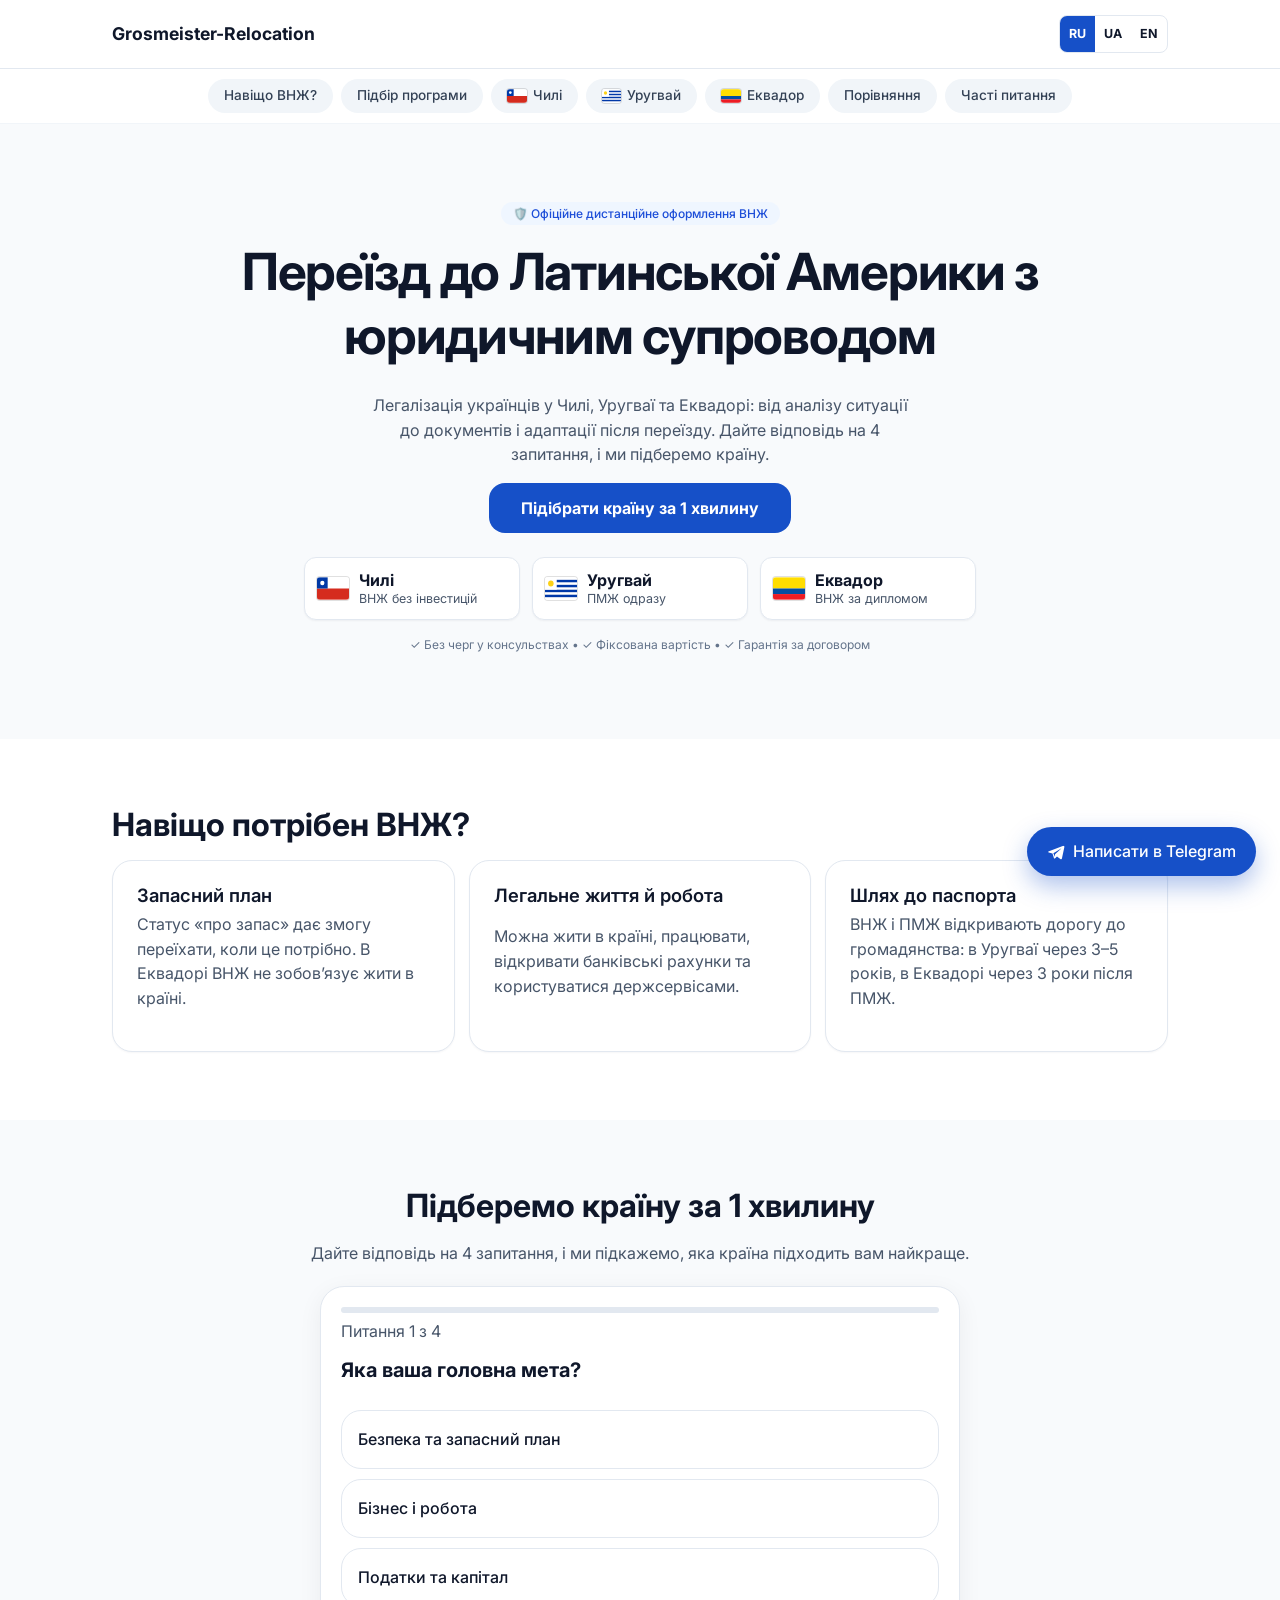
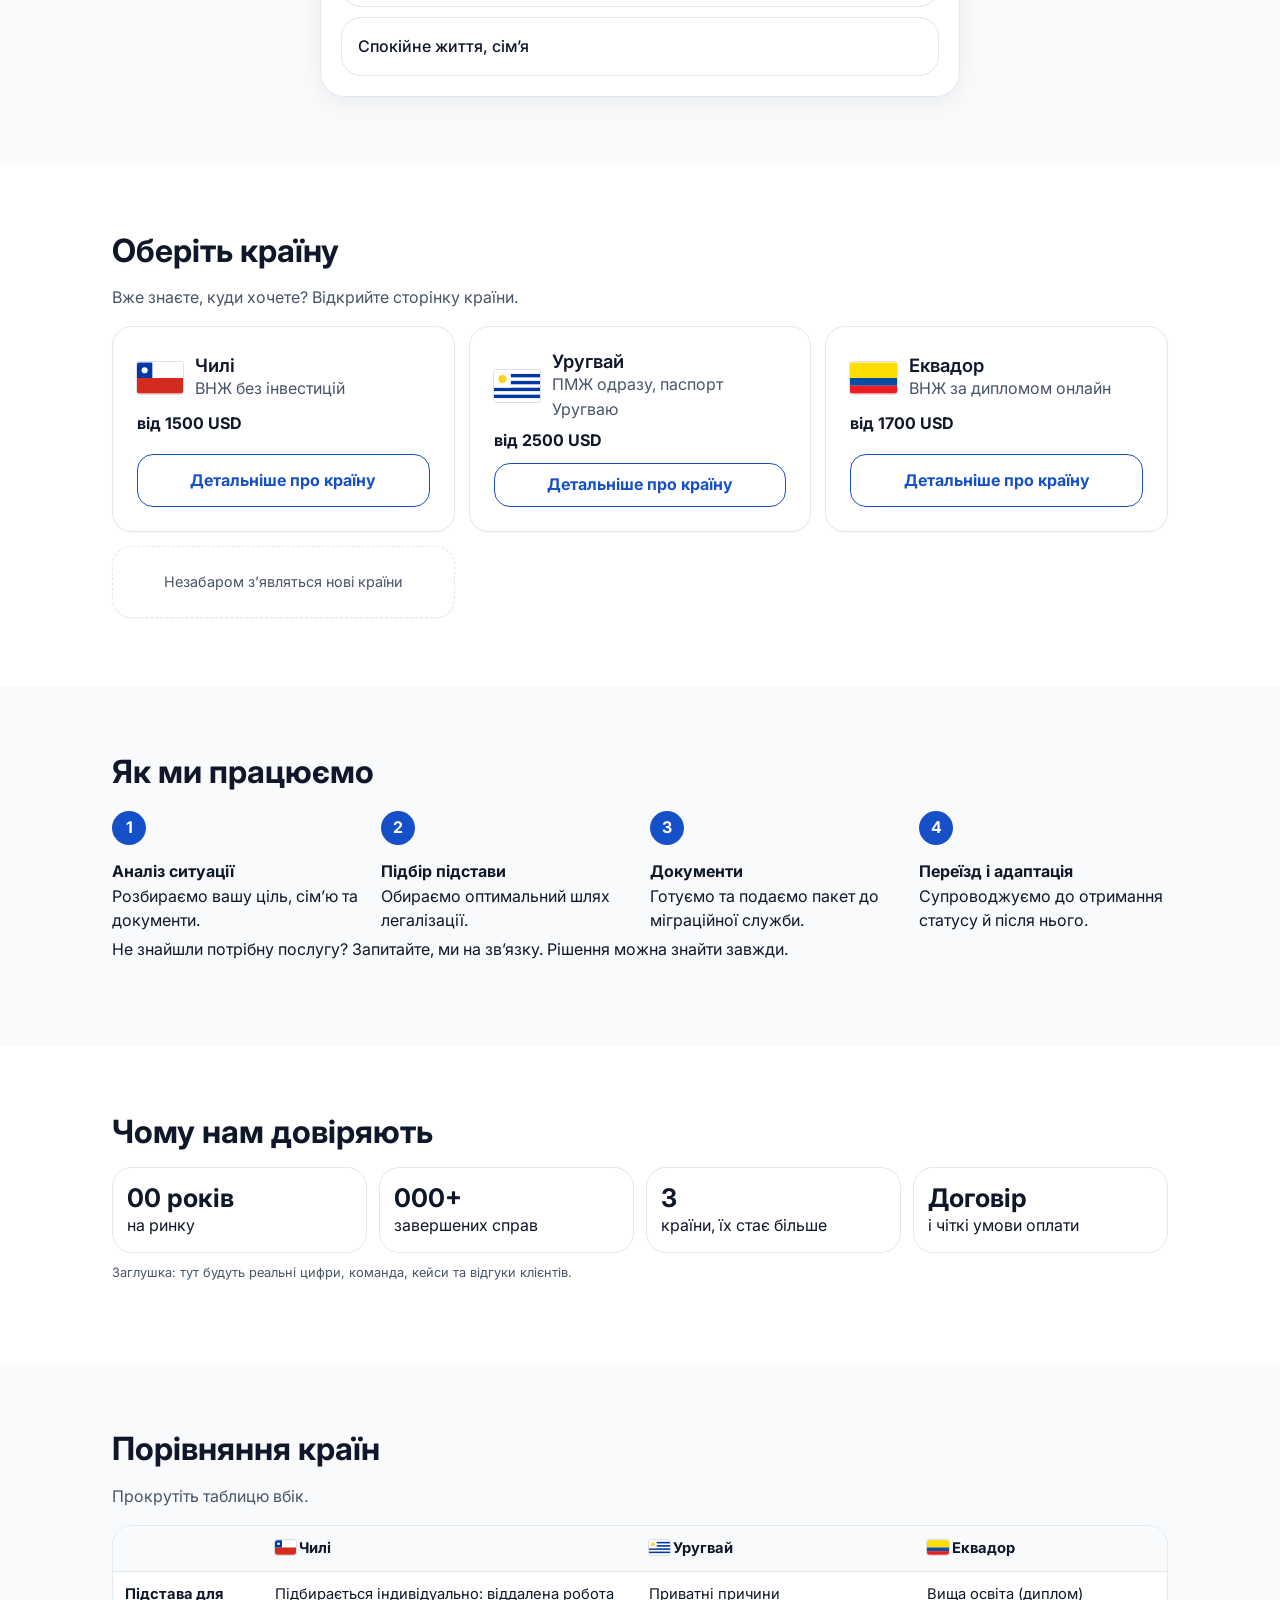
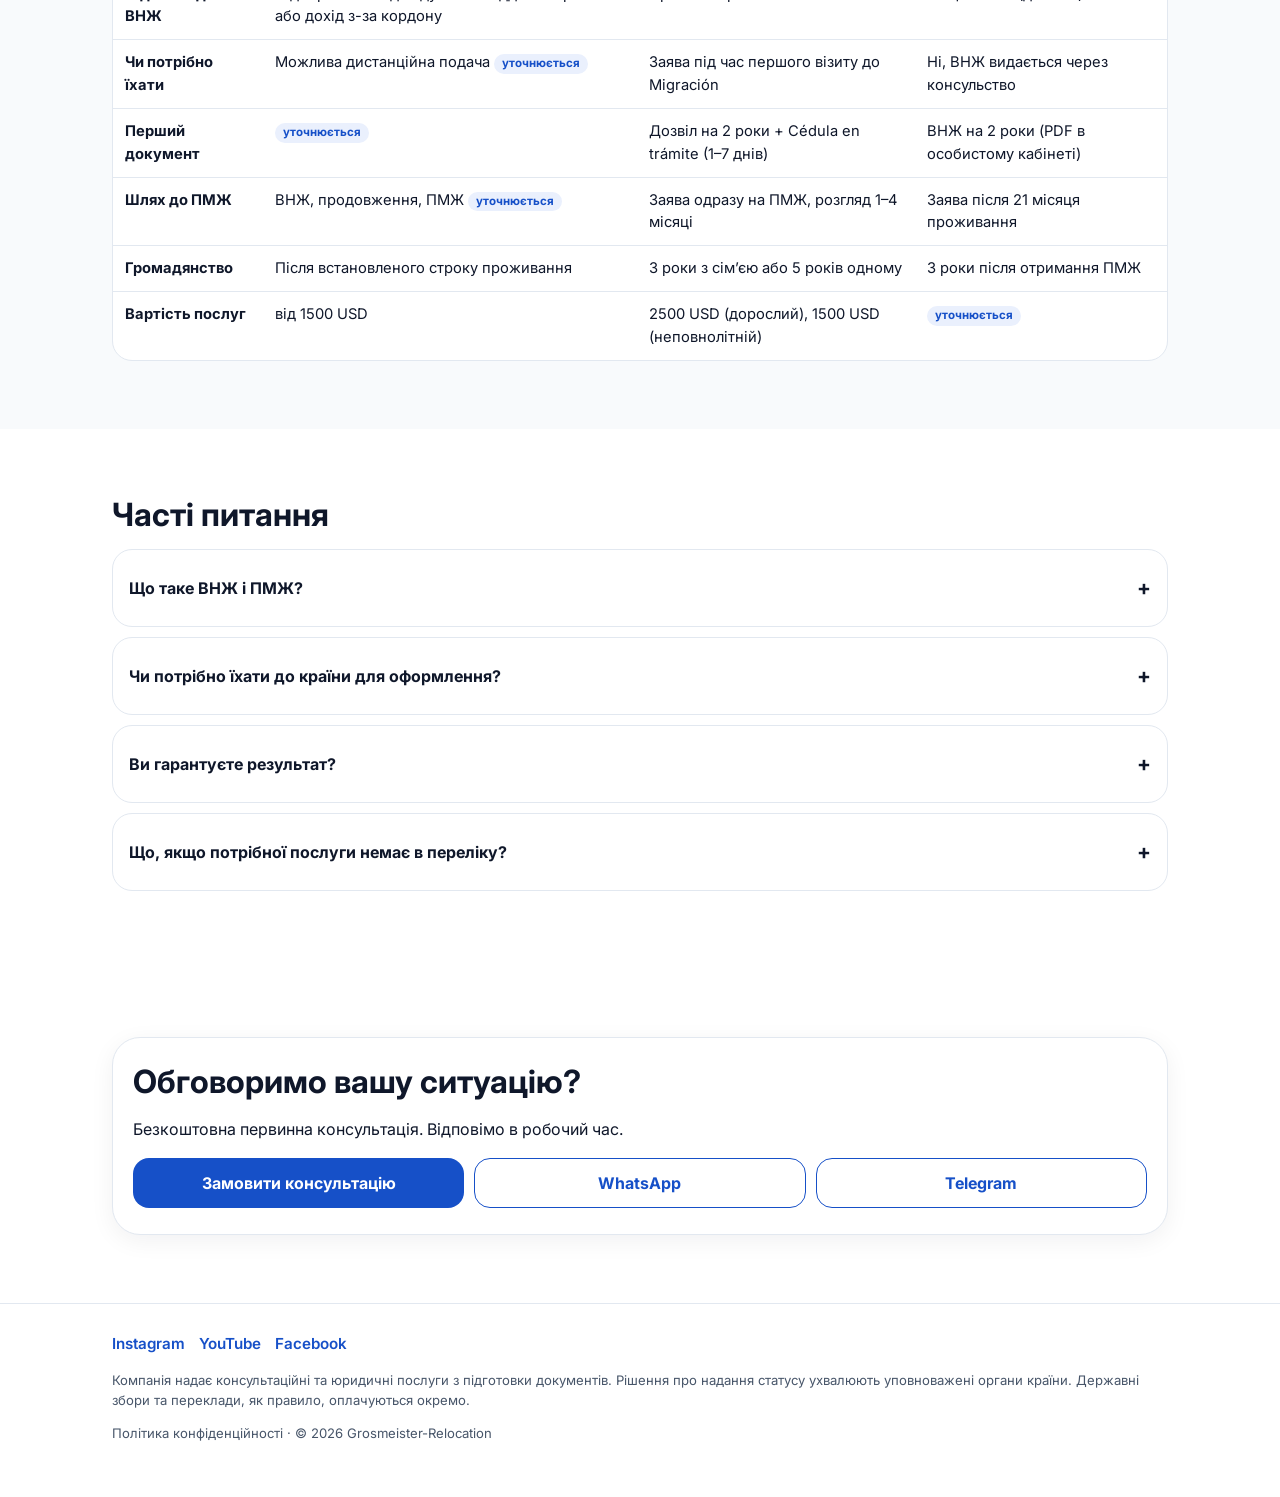
==== index.html @ 60dc573c "Add files via upload" ====
<!DOCTYPE html>
<html lang="uk">
<head>
<meta charset="utf-8">
<meta name="viewport" content="width=device-width, initial-scale=1, viewport-fit=cover">
<title>Grosmeister-Relocation: релокація до Латинської Америки</title>
<link rel="preconnect" href="https://fonts.googleapis.com">
<link href="https://fonts.googleapis.com/css2?family=Inter:opsz,wght@14..32,400..800&display=swap" rel="stylesheet">
<link rel="stylesheet" href="css/style.css">
</head>
<body>

<header>
  <div class="wrap bar">
    <a class="logo" href="#top">Grosmeister-Relocation</a>
    <div class="lang" role="group" aria-label="Мова">
      <button aria-pressed="true">RU</button><button aria-pressed="false">UA</button><button aria-pressed="false">EN</button>
    </div>
  </div>
</header>

<div class="pills" id="pills" role="navigation" aria-label="Швидка навігація"></div>

<main id="top">
<div id="home">
  <div class="hero hh"><div class="wrap">
    <div>
      <span class="hbadge">🛡️ Офіційне дистанційне оформлення ВНЖ</span>
      <h1>Переїзд до Латинської Америки з юридичним супроводом</h1>
      <p>Легалізація українців у Чилі, Уругваї та Еквадорі: від аналізу ситуації до документів і адаптації після переїзду. Дайте відповідь на 4 запитання, і ми підберемо країну.</p>
      <button class="btn gold block" data-quiz>Підібрати країну за 1 хвилину</button>
      <div class="hcards" id="hcards"></div>
      <p class="htrust">✓ Без черг у консульствах • ✓ Фіксована вартість • ✓ Гарантія за договором</p>
    </div>
  </div></div>

  <section id="why"><div class="wrap">
    <h2>Навіщо потрібен ВНЖ?</h2>
    <div class="cards">
      <div class="country"><h3>Запасний план</h3><p class="muted">Статус «про запас» дає змогу переїхати, коли це потрібно. В Еквадорі ВНЖ не зобов’язує жити в країні.</p></div>
      <div class="country"><h3>Легальне життя й робота</h3><p class="muted">Можна жити в країні, працювати, відкривати банківські рахунки та користуватися держсервісами.</p></div>
      <div class="country"><h3>Шлях до паспорта</h3><p class="muted">ВНЖ і ПМЖ відкривають дорогу до громадянства: в Уругваї через 3–5 років, в Еквадорі через 3 роки після ПМЖ.</p></div>
    </div>
  </div></section>

  <section id="kviz"><div class="wrap">
    <h2>Підберемо країну за 1 хвилину</h2>
    <p class="muted">Дайте відповідь на 4 запитання, і ми підкажемо, яка країна підходить вам найкраще.</p>
    <div class="qbox"><div class="prog"><i id="qprog2"></i></div><div id="qinline"></div></div>
  </div></section>

  <section id="countries"><div class="wrap">
    <h2>Оберіть країну</h2>
    <p class="muted">Вже знаєте, куди хочете? Відкрийте сторінку країни.</p>
    <div class="cards" id="cards"></div>
    <div class="crows" id="crows"></div>
  </div></section>

  <section><div class="wrap">
    <h2>Як ми працюємо</h2>
    <ol class="steps">
      <li><div><b>Аналіз ситуації</b>Розбираємо вашу ціль, сім’ю та документи.</div></li>
      <li><div><b>Підбір підстави</b>Обираємо оптимальний шлях легалізації.</div></li>
      <li><div><b>Документи</b>Готуємо та подаємо пакет до міграційної служби.</div></li>
      <li><div><b>Переїзд і адаптація</b>Супроводжуємо до отримання статусу й після нього.</div></li>
    </ol>
    <p>Не знайшли потрібну послугу? Запитайте, ми на зв’язку. Рішення можна знайти завжди.</p>
  </div></section>

  <section><div class="wrap">
    <h2>Чому нам довіряють</h2>
    <div class="facts">
      <div class="fact"><strong>00 років</strong>на ринку</div>
      <div class="fact"><strong>000+</strong>завершених справ</div>
      <div class="fact"><strong>3</strong>країни, їх стає більше</div>
      <div class="fact"><strong>Договір</strong>і чіткі умови оплати</div>
    </div>
    <p class="ph">Заглушка: тут будуть реальні цифри, команда, кейси та відгуки клієнтів.</p>
  </div></section>

  <section id="compare"><div class="wrap">
    <h2>Порівняння країн</h2>
    <p class="muted">Прокрутіть таблицю вбік.</p>
    <div class="scroll"><table id="cmp"></table></div>
  </div></section>

  <section id="faq"><div class="wrap">
    <h2>Часті питання</h2>
    <details><summary>Що таке ВНЖ і ПМЖ?</summary><div class="in"><p>ВНЖ — вид на проживання (тимчасовий). ПМЖ — постійне проживання (постійний вид на проживання).</p></div></details>
    <details><summary>Чи потрібно їхати до країни для оформлення?</summary><div class="in"><p>Залежить від країни. В Еквадорі ВНЖ видається дистанційно через консульство, в Уругваї заяву подають під час першого візиту до Migración. Деталі на сторінці кожної країни.</p></div></details>
    <details><summary>Ви гарантуєте результат?</summary><div class="in"><p>Рішення ухвалюють державні органи. Ми відповідаємо за коректну підготовку та подачу документів і супровід справи.</p></div></details>
    <details><summary>Що, якщо потрібної послуги немає в переліку?</summary><div class="in"><p>Напишіть нам. Рішення можна знайти завжди.</p></div></details>
  </div></section>

  <div id="finH"></div>
</div>
<div id="cpage" hidden></div>
</main>

<footer><div class="wrap">
  <div class="soc"><a href="#">Instagram</a><a href="#">YouTube</a><a href="#">Facebook</a></div>
  <p>Компанія надає консультаційні та юридичні послуги з підготовки документів. Рішення про надання статусу ухвалюють уповноважені органи країни. Державні збори та переклади, як правило, оплачуються окремо.</p>
  <p>Політика конфіденційності · © 2026 Grosmeister-Relocation</p>
</div></footer>


<div id="quiz" role="dialog" aria-modal="true" aria-label="Підбір країни">
  <div class="wrap">
    <div class="qhead"><button id="qclose" aria-label="Закрити">×</button><div class="prog"><i id="qprog"></i></div></div>
    <div id="qbody"></div>
  </div>
</div>

<a class="tg" href="https://t.me/" target="_blank" rel="noopener"><svg width="18" height="18" viewBox="0 0 24 24" fill="currentColor" aria-hidden="true"><path d="M21.9 3.6 2.6 11c-1.3.5-1.3 1.3-.2 1.6l4.9 1.5 1.9 5.8c.2.6.1.8.7.8.5 0 .7-.2 1-.5l2.4-2.3 4.9 3.6c.9.5 1.5.2 1.7-.8l3.2-15.1c.3-1.3-.5-1.9-1.4-1.5ZM8.5 13.7l9.8-6.2c.5-.3.9-.1.5.2l-8.1 7.3-.3 3.4-1.9-4.7Z"/></svg>Написати в Telegram</a>

<script src="js/script.js"></script>
</body>
</html>
---- css/style.css ----
:root{color-scheme:light;--bg:#FFFFFF;--soft:#F8FAFC;--card:#FFFFFF;--ink:#0F172A;--muted:#475569;--line:#E2E8F0;--brand:#1650C8;--onbrand:#FFFFFF;--gold:#1650C8;--ongold:#FFFFFF;
--serif:"Inter",system-ui,-apple-system,"Segoe UI",Roboto,sans-serif;--sans:"Inter",system-ui,-apple-system,"Segoe UI",Roboto,sans-serif;
box-sizing:border-box;padding-top:env(safe-area-inset-top,0px);padding-bottom:env(safe-area-inset-bottom,0px)}


html{scroll-padding-top:calc(64px + env(safe-area-inset-top,0px));scroll-behavior:smooth}
*,*::before,*::after{box-sizing:inherit}
body{margin:0;background:var(--bg);color:var(--ink);font:400 16px/1.55 var(--sans);-webkit-text-size-adjust:100%}
body::before{content:"";position:fixed;inset:0 0 auto;height:env(safe-area-inset-top,0px);background:var(--bg);z-index:30}
h1,h2,h3{font-family:var(--serif);line-height:1.15;margin:0 0 .5em;letter-spacing:-.01em}
h1{font-size:1.5rem;line-height:1.25}h2{font-size:1.5rem}h3{font-size:1.15rem}
@media (min-width:640px){h1{font-size:2.25rem}}
p{margin:0 0 1em}
a{color:inherit}
button{font:inherit;cursor:pointer}
:focus-visible{outline:3px solid var(--brand);outline-offset:2px}
.wrap{max-width:720px;margin:0 auto;padding:0 18px}
section{padding:40px 0}
main section:nth-of-type(even){background:var(--soft)}
.muted{color:var(--muted)}
/* header */
header{position:sticky;top:env(safe-area-inset-top,0px);z-index:41;background:var(--bg);color:var(--ink);border-bottom:1px solid var(--line)}
.bar{display:flex;align-items:center;gap:10px;height:56px}
.logo{font-family:var(--serif);font-weight:700;font-size:1.1rem;text-decoration:none;margin-right:auto}
.logo small{display:block;font:500 .65rem var(--sans);color:var(--muted);letter-spacing:.02em}
.lang{display:flex;border:1px solid var(--line);border-radius:8px;overflow:hidden}
.lang button{background:none;border:0;color:inherit;padding:6px 9px;font-size:.78rem;font-weight:700;min-height:36px}
.lang button[aria-pressed="true"]{background:var(--brand);color:#fff}
.burger{background:none;border:1px solid var(--line);color:inherit;border-radius:8px;width:44px;height:40px;font-size:1.3rem}
nav#menu{display:none;position:absolute;top:100%;left:0;right:0;background:var(--bg);border-top:1px solid var(--line);box-shadow:0 12px 24px rgba(15,23,42,.08);padding:6px 0 14px}
.dsk{display:none}
nav#menu.open{display:block}
nav#menu a{display:flex;align-items:center;gap:10px;padding:12px 18px;text-decoration:none;font-weight:500;min-height:48px}
nav#menu .sep{padding:8px 18px 2px;font-size:.78rem;color:var(--muted)}
/* hero */
.hero{background:var(--soft);color:var(--ink);padding:24px 0 40px}
.hero p{color:var(--muted);max-width:34em}
.btn{display:inline-flex;align-items:center;justify-content:center;gap:8px;min-height:50px;padding:0 22px;border-radius:12px;border:0;font-weight:700;text-decoration:none;font-size:1rem}
.btn.gold{background:var(--gold);color:var(--ongold)}
.panel{display:none}
.fi{width:1.45em;height:1em;border-radius:3px;vertical-align:-.12em;display:inline-block;box-shadow:0 0 0 1px rgba(0,0,0,.12)}
.btn.line{background:transparent;color:var(--brand);border:1.5px solid var(--brand)}
.btn.block{width:100%}
.flags{display:flex;gap:8px;margin-top:22px;flex-wrap:wrap}
.flags a{background:var(--soft);border:1px solid var(--line);border-radius:999px;padding:7px 14px;text-decoration:none;font-size:.9rem}
/* cards */
.cards{display:grid;gap:14px}
.country{background:var(--card);border:1px solid var(--line);border-radius:16px;padding:18px;display:grid;gap:6px;box-shadow:0 1px 2px rgba(15,23,42,.04)}
.country .top{display:flex;align-items:center;gap:12px}
.country .fl{font-size:2rem;line-height:1}
.country h3{margin:0}
.country .price{font-weight:700}
.tags{display:flex;gap:6px;flex-wrap:wrap;margin:4px 0 8px}
.tags span{font-size:.78rem;background:var(--soft);border:1px solid var(--line);border-radius:6px;padding:2px 8px;color:var(--muted)}
.country .btn{min-height:44px;margin-top:4px;color:var(--gold)}
.add{border-style:dashed;text-align:center;color:var(--muted);font-size:.9rem;padding:14px}
/* steps */
.steps{list-style:none;padding:0;margin:0;display:grid;gap:12px;counter-reset:s}
.steps li{counter-increment:s;display:flex;gap:14px;align-items:flex-start}
.steps li::before{content:counter(s);flex:none;width:34px;height:34px;border-radius:50%;background:var(--brand);color:var(--onbrand);display:grid;place-items:center;font-weight:700}
.steps b{display:block}
/* trust */
.facts{display:grid;grid-template-columns:1fr 1fr;gap:12px}
.fact{background:var(--card);border:1px solid var(--line);border-radius:14px;padding:14px}
.fact strong{font:700 1.6rem var(--serif);display:block}
.ph{font-size:.8rem;color:var(--muted);margin-top:10px}
/* compare */
.scroll{overflow-x:auto;border:1px solid var(--line);border-radius:14px;background:var(--card)}
table{border-collapse:collapse;width:100%;min-width:520px;font-size:.92rem}
th,td{padding:11px 12px;text-align:left;border-bottom:1px solid var(--line);vertical-align:top}
th{font-weight:700;background:var(--soft)}
tr:last-child td{border-bottom:0}
/* faq */
details{background:var(--card);border:1px solid var(--line);border-radius:12px;margin-bottom:10px}
summary{padding:14px 16px;font-weight:700;cursor:pointer;min-height:48px;list-style:none;display:flex;justify-content:space-between;gap:10px}
summary::after{content:"+";font-size:1.3rem;line-height:1}
details[open] summary::after{content:"–"}
details p{padding:0 16px;margin:0 0 14px;color:var(--muted)}
/* final + footer */
.final{background:var(--card);color:var(--ink);border:1px solid var(--line);box-shadow:0 6px 24px rgba(15,23,42,.06);border-radius:24px;padding:26px 20px}
.final .row{display:grid;gap:10px;margin-top:16px}
footer{padding:28px 0 96px;font-size:.82rem;color:var(--muted);border-top:1px solid var(--line)}
.soc{display:flex;gap:14px;margin-bottom:14px;font-size:.95rem}
.soc a{color:var(--brand);font-weight:600;text-decoration:none}
/* quiz */
#quiz{position:fixed;inset:0;z-index:60;background:var(--bg);display:none;overflow-y:auto;padding:env(safe-area-inset-top,0px) 0 env(safe-area-inset-bottom,0px)}
#quiz.open{display:block}
.qhead{display:flex;align-items:center;gap:12px;height:56px}
.qhead button{background:none;border:0;color:var(--ink);font-size:1.6rem;width:44px;height:44px}
.prog{flex:1;height:6px;background:var(--line);border-radius:3px;overflow:hidden}
.prog i{display:block;height:100%;width:0;background:var(--gold);transition:width .25s}
.opts{display:grid;gap:10px;margin-top:18px}
.opt{text-align:left;background:var(--card);color:var(--ink);border:1.5px solid var(--line);border-radius:14px;padding:16px;min-height:56px;font-weight:500}
.opt:active,.opt:hover{border-color:var(--gold)}
.result .country{margin:16px 0}
.result .why{font-size:.95rem;color:var(--muted)}
@media (min-width:700px){h1{font-size:2.6rem}.cards{grid-template-columns:repeat(3,1fr)}.final .row{grid-template-columns:repeat(3,1fr)}.steps{grid-template-columns:repeat(4,1fr);gap:20px}.steps li{flex-direction:column}.facts{grid-template-columns:repeat(4,1fr)}}
@media (min-width:800px){
.wrap{max-width:1120px;padding:0 32px}
.bar{height:68px;gap:16px}
.burger{display:none}
nav#menu{display:block;position:static;background:none;border:0;box-shadow:none;padding:0}
#menuList{display:flex;gap:4px;padding:0;max-width:none}
nav#menu a{min-height:40px;padding:8px 14px;border-radius:8px}
nav#menu a:hover{background:var(--soft);color:var(--brand)}
nav#menu .sep,nav#menu .cn{display:none}
nav#menu .dsk{display:flex}
h1{font-size:3.2rem}h2{font-size:2rem}
section{padding:68px 0}
.hero{padding:76px 0 84px}
.hero .wrap{display:grid;grid-template-columns:1.25fr 1fr;gap:64px;align-items:center}
.hero .btn.gold{width:auto;padding:0 32px}
.flags{display:none}
.panel{display:grid;gap:12px}
.panel a{display:grid;grid-template-columns:auto 1fr;column-gap:16px;align-items:center;background:var(--bg);color:var(--ink);border:1px solid var(--line);border-radius:16px;padding:16px 20px;text-decoration:none;box-shadow:0 6px 24px rgba(15,23,42,.08);transition:border-color .2s,transform .2s}
.panel a:hover{border-color:var(--brand);transform:translateY(-2px)}
.panel a span{font-size:2.2rem;grid-row:span 2;line-height:1}
.panel a small{color:var(--muted)}
.country{padding:24px}
footer{padding-bottom:40px}
#quiz .wrap{max-width:640px}
.opts{margin-top:28px}
}
@media (max-width:799px){html{scroll-padding-top:calc(112px + env(safe-area-inset-top,0px))}.hero .wrap{padding:0 16px}#cards{display:none}}
@media (prefers-reduced-motion:reduce){html{scroll-behavior:auto}.prog i{transition:none}}

[hidden]{display:none!important}
h1,h2{font-weight:700;letter-spacing:0}
h3{font-weight:600;letter-spacing:0}
.btn{border-radius:16px;transition:transform .18s,box-shadow .2s}
.btn:hover{transform:translateY(-2px);box-shadow:0 8px 20px rgba(22,80,200,.22)}
.btn:active{transform:scale(.98)}
.country,.fact,details,.scroll,.opt{border-radius:20px}
.country,.fact{transition:transform .25s,box-shadow .25s,border-color .25s}
.country:hover,.fact:hover{transform:translateY(-4px);box-shadow:0 12px 30px rgba(15,23,42,.08);border-color:#B9CDF2}
.final{border-radius:28px}
.js .rv{opacity:0;translate:0 18px;transition:opacity .6s ease,translate .6s ease,transform .25s,box-shadow .25s,border-color .25s}
.js .rv.in{opacity:1;translate:none}
.cards>.rv:nth-child(3n+2){transition-delay:.08s}.cards>.rv:nth-child(3n){transition-delay:.16s}
@keyframes up{from{opacity:0;transform:translateY(14px)}to{opacity:1;transform:none}}
@keyframes fade{from{opacity:0}to{opacity:1}}
@keyframes pulse{0%,100%{box-shadow:0 4px 16px rgba(22,80,200,.3)}50%{box-shadow:0 6px 26px rgba(22,80,200,.55)}}
.hero .wrap>div:first-child>*{animation:up .7s ease both}
.hero .wrap>div:first-child>:nth-child(2){animation-delay:.08s}.hero .wrap>div:first-child>:nth-child(3){animation-delay:.16s}.hero .wrap>div:first-child>:nth-child(4){animation-delay:.24s}
.panel>*{animation:up .7s ease both .25s}
#home,#cpage{animation:fade .4s ease}
#qbody>*{animation:up .35s ease both}
details[open] .in{animation:fade .3s ease}
.back{display:inline-block;margin-bottom:14px;color:var(--brand);font-weight:600;text-decoration:none}
.panel.show{display:grid;gap:10px;margin-top:20px}
.pi{background:var(--soft);border:1px solid var(--line);border-radius:16px;padding:14px 18px}
.pi small{display:block;color:var(--muted)}.pi b{font-size:1.05rem}
details .in{padding:0 16px 14px}details .in p{padding:0;margin:0 0 .4em}
.pr{color:var(--brand);font-weight:700;margin-left:auto;text-align:right}
summary{align-items:center}
.sub{margin-top:24px}
main ul{padding-left:20px;margin:.4em 0 .6em}main li{margin:.25em 0}
.steps li li{display:list-item;gap:0;margin:.2em 0}.steps li li::before{content:none}
.steps.v{grid-template-columns:1fr!important}.steps.v li{flex-direction:row!important}
.chip{display:inline-block;font-size:.72rem;font-weight:700;background:#EAF0FD;color:var(--brand);border-radius:999px;padding:1px 8px;white-space:nowrap}
@media (min-width:800px){nav#menu .cn{display:flex}nav#menu .dsk{display:none}}
@media (prefers-reduced-motion:reduce){*,*::before,*::after{animation:none!important;transition:none!important}.js .rv{opacity:1;translate:none}}

h1{color:#0F172A;font-weight:700;letter-spacing:-.025em}
/* липка стрічка-навігація (мобільні) */
.pills{position:sticky;top:calc(57px + env(safe-area-inset-top,0px));z-index:40;background:rgba(255,255,255,.9);-webkit-backdrop-filter:blur(12px);backdrop-filter:blur(12px);border-bottom:1px solid #F1F5F9;overflow-x:auto;padding:8px 16px;white-space:nowrap;display:flex;gap:8px;scrollbar-width:none}
.pills::-webkit-scrollbar{display:none}
.pills a,.pills button{flex:none;display:inline-flex;align-items:center;gap:6px;padding:6px 12px;font-size:.75rem;font-weight:500;line-height:1.3;border:0;border-radius:999px;background:#F1F5F9;color:#334155;text-decoration:none;transition:background .2s,color .2s}
.pills a:hover,.pills button:hover,.pills a.on{background:#EFF6FF;color:var(--brand)}
/* компактні картки країн (мобільні) */
.crows{display:none}
.crow{display:flex;align-items:center;justify-content:space-between;gap:12px;background:#fff;border:1px solid #E2E8F0;box-shadow:0 1px 2px rgba(15,23,42,.06);border-radius:12px;padding:12px;margin-bottom:12px;color:inherit;text-decoration:none;transition:transform .2s,border-color .2s}
.crow:hover{transform:translateY(-2px);border-color:#B9CDF2}
.crow .fl{font-size:1.4rem;line-height:1;flex:none}
.crow .ct{flex:1;display:flex;align-items:center;flex-wrap:wrap;gap:4px 10px}
.crow .ct b{font-weight:600}
.badge{font-size:.7rem;font-weight:600;background:#EFF6FF;color:var(--brand);border-radius:999px;padding:2px 8px}
.crow .arr{color:var(--brand);font-weight:700}
.crow.add{display:block;border-style:dashed;text-align:center;color:var(--muted);font-size:.9rem;box-shadow:none}
@media (max-width:799px){.crows{display:block}}
@media (min-width:800px){.pills{top:calc(69px + env(safe-area-inset-top,0px));padding:10px 32px}.pills a,.pills button{font-size:.85rem;padding:8px 16px}html{scroll-padding-top:calc(124px + env(safe-area-inset-top,0px))}
.hero.hh .wrap{display:block;text-align:center}.hero.hh h1,.hero.hh p{margin-left:auto;margin-right:auto}.hero.hh h1{max-width:16em}}
/* кнопка Telegram */
.tg{position:fixed;right:16px;bottom:calc(16px + env(safe-area-inset-bottom,0px));z-index:50;display:flex;align-items:center;gap:8px;background:var(--brand);color:#fff;font-weight:500;padding:12px 16px;border-radius:999px;text-decoration:none;box-shadow:0 10px 24px rgba(22,80,200,.35);animation:pulse 3s ease-in-out infinite}
@media (min-width:800px){.tg{right:24px;bottom:24px;padding:12px 20px}}
.pills>:first-child{margin-left:auto}.pills>:last-child{margin-right:auto}
/* квіз на сторінці */
#kviz .wrap>h2,#kviz .wrap>p{text-align:center}
.qbox{max-width:640px;margin:20px auto 0;background:#fff;border:1px solid var(--line);border-radius:24px;padding:20px;box-shadow:0 6px 24px rgba(15,23,42,.06)}
.qbox .prog{margin-bottom:6px}
#qinline h2{font-size:1.25rem}
.qn,.rt{margin-top:18px}#qinline .qn,#qinline .rt{margin-top:0}
/* Hero: бейдж, міні-картки країн, рядок довіри */
.hbadge{display:inline-block;background:#EFF6FF;color:#1D4ED8;font-size:.75rem;font-weight:500;line-height:1.3;padding:4px 12px;border-radius:999px;margin-bottom:14px}
.hcards{display:grid;grid-template-columns:1fr;gap:12px;max-width:672px;margin:24px auto 0}
.hcard{display:flex;align-items:center;gap:10px;background:#fff;border:1px solid #E2E8F0;box-shadow:0 1px 2px rgba(15,23,42,.05);padding:12px;border-radius:12px;text-align:left;text-decoration:none;color:inherit;cursor:pointer;transition:border-color .2s,transform .2s}
.hcard:hover{border-color:#3B82F6;transform:translateY(-2px)}
.hcard .fl{font-size:1.4rem;line-height:1;flex:none}
.hcard .ht{display:flex;flex-direction:column;line-height:1.3}
.hcard small{color:var(--muted);font-size:.78rem}
.hero p.htrust{font-size:.75rem;color:#64748B;margin:16px 0 0;max-width:none}
.hero .wrap>div:first-child>:nth-child(5){animation-delay:.32s}.hero .wrap>div:first-child>:nth-child(6){animation-delay:.4s}
@media (min-width:768px){.hcards{grid-template-columns:repeat(3,1fr)}}
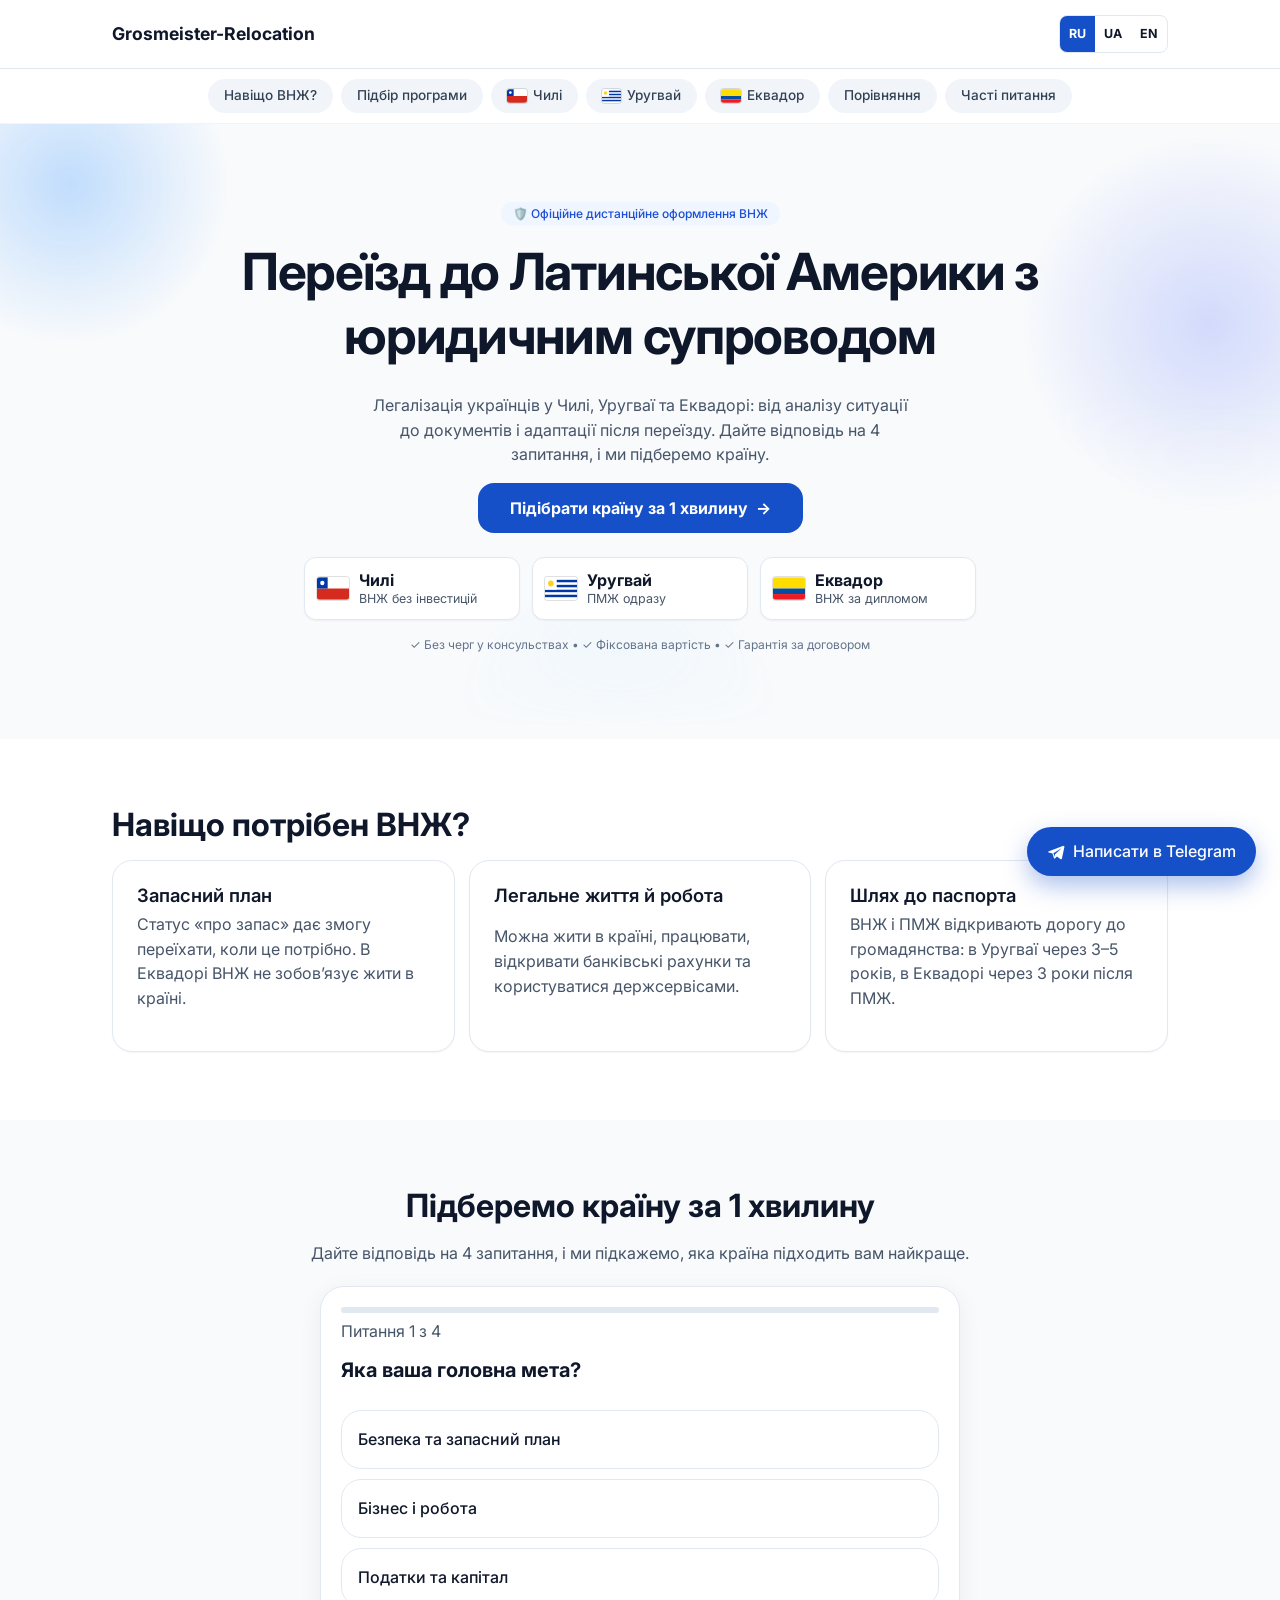
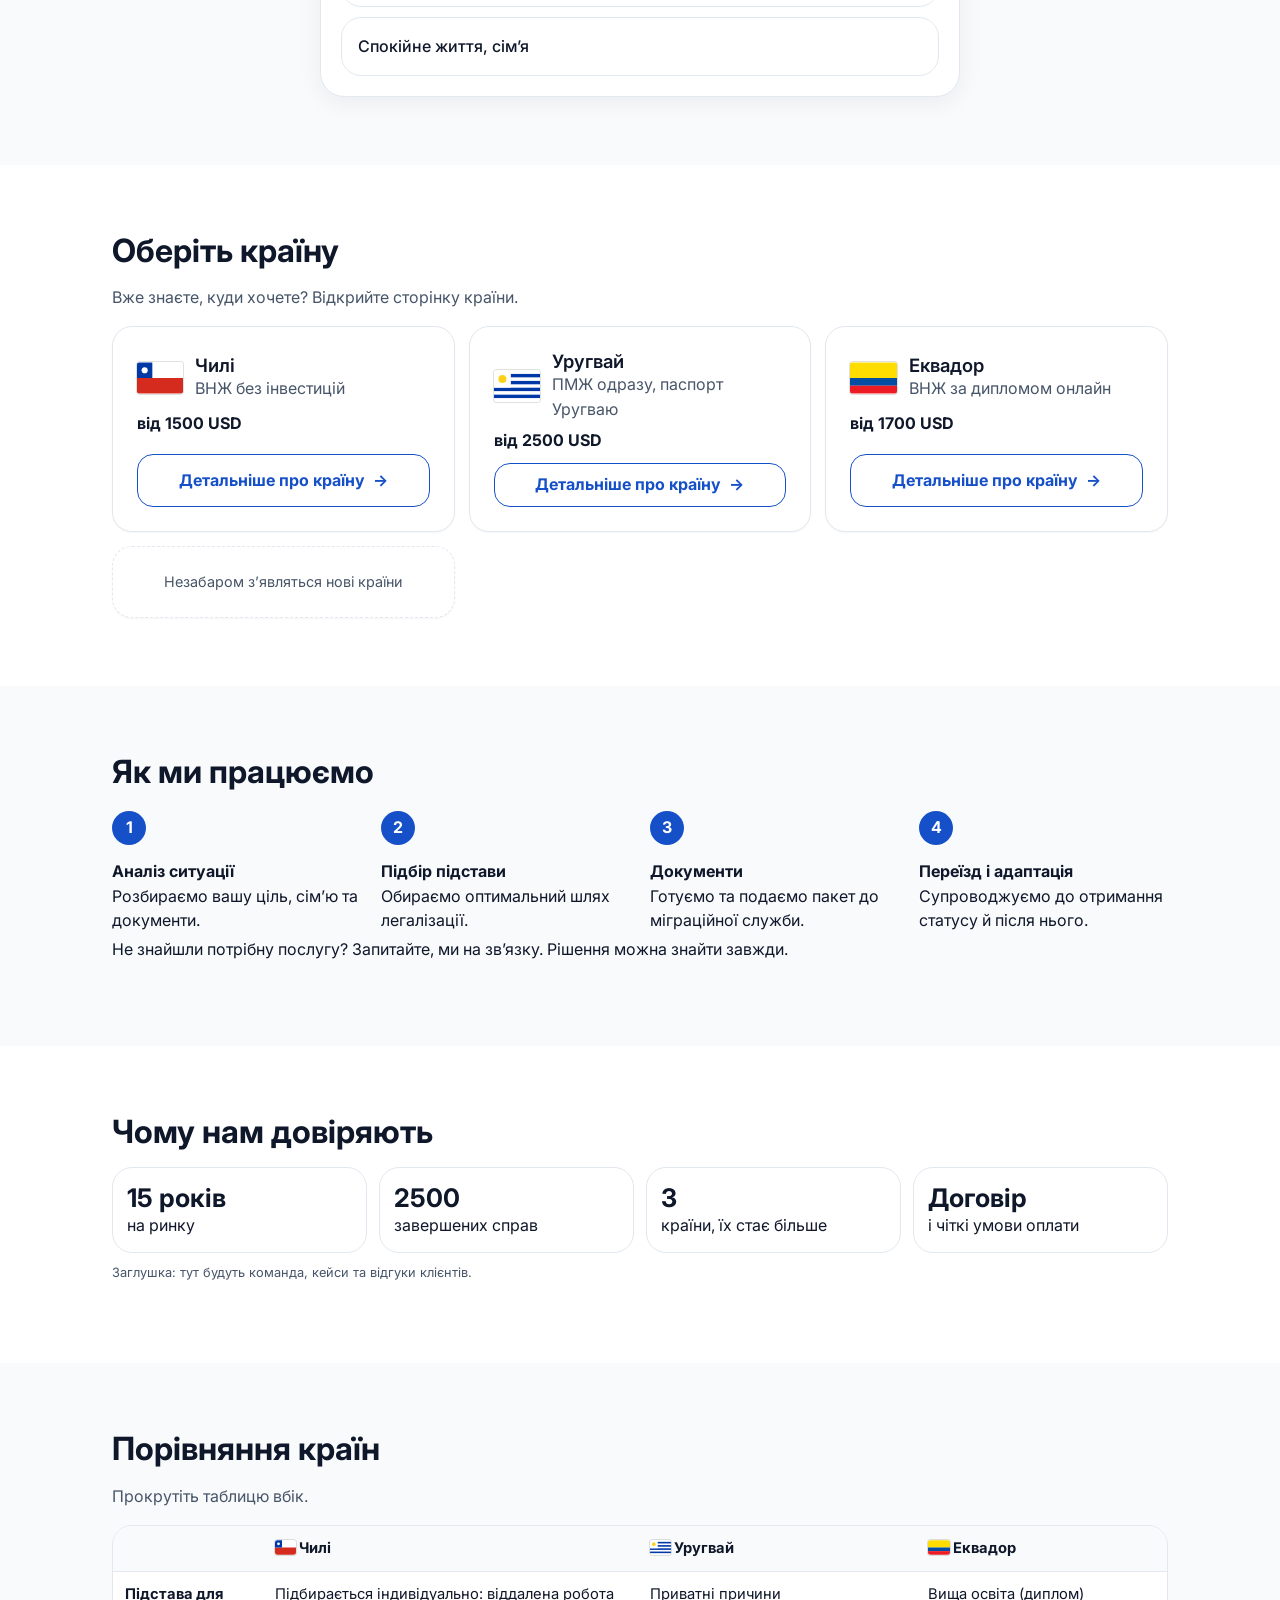
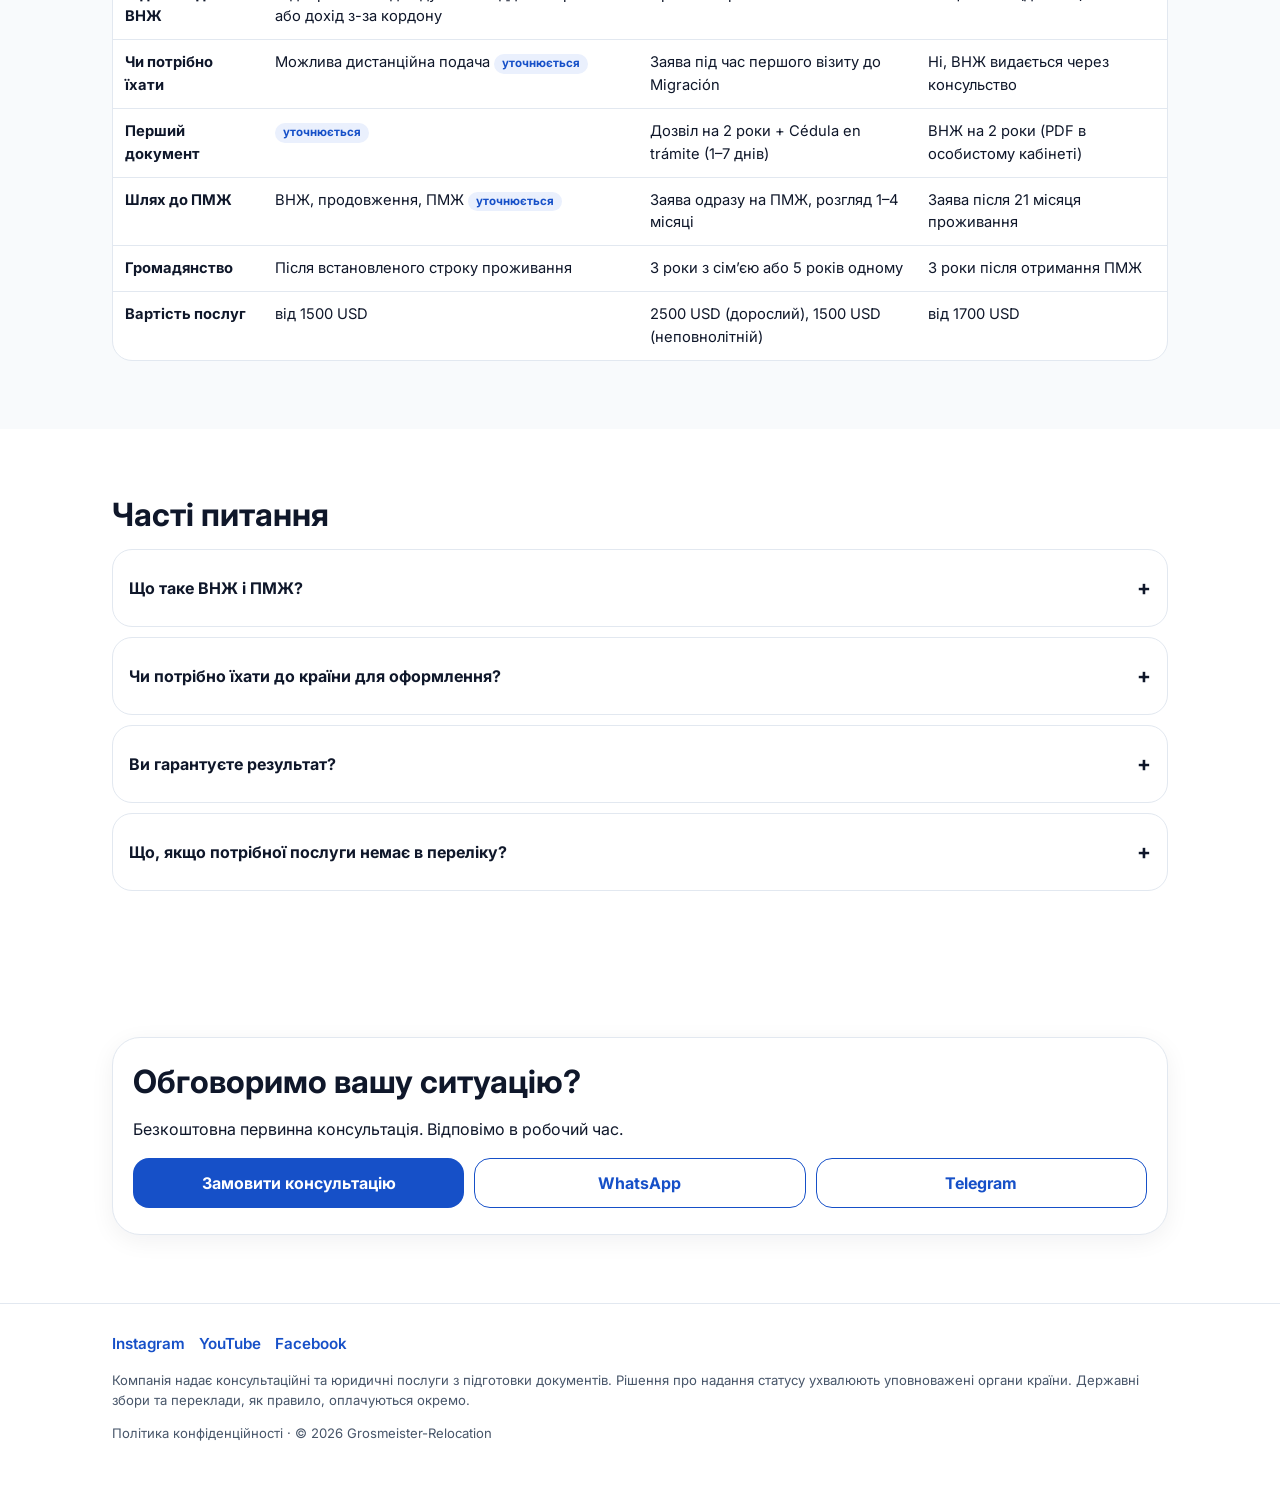
==== commit e8da99f9: "update animatons" ====
--- a/index.html
+++ b/index.html
@@ -23,12 +23,13 @@
 
 <main id="top">
 <div id="home">
-  <div class="hero hh"><div class="wrap">
+  <div class="hero hh">
+  <div class="blobs" aria-hidden="true"><i></i><i></i><i></i></div><div class="wrap">
     <div>
       <span class="hbadge">🛡️ Офіційне дистанційне оформлення ВНЖ</span>
       <h1>Переїзд до Латинської Америки з юридичним супроводом</h1>
       <p>Легалізація українців у Чилі, Уругваї та Еквадорі: від аналізу ситуації до документів і адаптації після переїзду. Дайте відповідь на 4 запитання, і ми підберемо країну.</p>
-      <button class="btn gold block" data-quiz>Підібрати країну за 1 хвилину</button>
+      <button class="btn gold block" data-quiz>Підібрати країну за 1 хвилину <span class="ar">→</span></button>
       <div class="hcards" id="hcards"></div>
       <p class="htrust">✓ Без черг у консульствах • ✓ Фіксована вартість • ✓ Гарантія за договором</p>
     </div>
@@ -70,12 +71,12 @@
   <section><div class="wrap">
     <h2>Чому нам довіряють</h2>
     <div class="facts">
-      <div class="fact"><strong>00 років</strong>на ринку</div>
-      <div class="fact"><strong>000+</strong>завершених справ</div>
+      <div class="fact"><strong>15 років</strong>на ринку</div>
+      <div class="fact"><strong>2500</strong>завершених справ</div>
       <div class="fact"><strong>3</strong>країни, їх стає більше</div>
       <div class="fact"><strong>Договір</strong>і чіткі умови оплати</div>
     </div>
-    <p class="ph">Заглушка: тут будуть реальні цифри, команда, кейси та відгуки клієнтів.</p>
+    <p class="ph">Заглушка: тут будуть команда, кейси та відгуки клієнтів.</p>
   </div></section>
 
   <section id="compare"><div class="wrap">
--- a/css/style.css
+++ b/css/style.css
@@ -88,7 +88,7 @@
 .qhead{display:flex;align-items:center;gap:12px;height:56px}
 .qhead button{background:none;border:0;color:var(--ink);font-size:1.6rem;width:44px;height:44px}
 .prog{flex:1;height:6px;background:var(--line);border-radius:3px;overflow:hidden}
-.prog i{display:block;height:100%;width:0;background:var(--gold);transition:width .25s}
+.prog i{display:block;height:100%;width:0;background:var(--gold);transition:width .5s cubic-bezier(.4,0,.2,1)}
 .opts{display:grid;gap:10px;margin-top:18px}
 .opt{text-align:left;background:var(--card);color:var(--ink);border:1.5px solid var(--line);border-radius:14px;padding:16px;min-height:56px;font-weight:500}
 .opt:active,.opt:hover{border-color:var(--gold)}
@@ -137,15 +137,13 @@
 .js .rv{opacity:0;translate:0 18px;transition:opacity .6s ease,translate .6s ease,transform .25s,box-shadow .25s,border-color .25s}
 .js .rv.in{opacity:1;translate:none}
 .cards>.rv:nth-child(3n+2){transition-delay:.08s}.cards>.rv:nth-child(3n){transition-delay:.16s}
-@keyframes up{from{opacity:0;transform:translateY(14px)}to{opacity:1;transform:none}}
+@keyframes up{from{opacity:0;transform:translateY(14px);filter:blur(3px)}to{opacity:1;transform:none;filter:none}}
 @keyframes fade{from{opacity:0}to{opacity:1}}
 @keyframes pulse{0%,100%{box-shadow:0 4px 16px rgba(22,80,200,.3)}50%{box-shadow:0 6px 26px rgba(22,80,200,.55)}}
 .hero .wrap>div:first-child>*{animation:up .7s ease both}
 .hero .wrap>div:first-child>:nth-child(2){animation-delay:.08s}.hero .wrap>div:first-child>:nth-child(3){animation-delay:.16s}.hero .wrap>div:first-child>:nth-child(4){animation-delay:.24s}
 .panel>*{animation:up .7s ease both .25s}
 #home,#cpage{animation:fade .4s ease}
-#qbody>*{animation:up .35s ease both}
-details[open] .in{animation:fade .3s ease}
 .back{display:inline-block;margin-bottom:14px;color:var(--brand);font-weight:600;text-decoration:none}
 .panel.show{display:grid;gap:10px;margin-top:20px}
 .pi{background:var(--soft);border:1px solid var(--line);border-radius:16px;padding:14px 18px}
@@ -183,7 +181,7 @@
 /* кнопка Telegram */
 .tg{position:fixed;right:16px;bottom:calc(16px + env(safe-area-inset-bottom,0px));z-index:50;display:flex;align-items:center;gap:8px;background:var(--brand);color:#fff;font-weight:500;padding:12px 16px;border-radius:999px;text-decoration:none;box-shadow:0 10px 24px rgba(22,80,200,.35);animation:pulse 3s ease-in-out infinite}
 @media (min-width:800px){.tg{right:24px;bottom:24px;padding:12px 20px}}
-.pills>:first-child{margin-left:auto}.pills>:last-child{margin-right:auto}
+.pills>a:first-child{margin-left:auto}.pills>a:last-of-type{margin-right:auto}
 /* квіз на сторінці */
 #kviz .wrap>h2,#kviz .wrap>p{text-align:center}
 .qbox{max-width:640px;margin:20px auto 0;background:#fff;border:1px solid var(--line);border-radius:24px;padding:20px;box-shadow:0 6px 24px rgba(15,23,42,.06)}
@@ -201,3 +199,53 @@
 .hero p.htrust{font-size:.75rem;color:#64748B;margin:16px 0 0;max-width:none}
 .hero .wrap>div:first-child>:nth-child(5){animation-delay:.32s}.hero .wrap>div:first-child>:nth-child(6){animation-delay:.4s}
 @media (min-width:768px){.hcards{grid-template-columns:repeat(3,1fr)}}
+.pills a.on,.pills a.on:hover{background:transparent;color:#fff}
+
+/* ===== анімації v2 ===== */
+/* плашка: ковзний «повзунок» */
+.pills a{position:relative;z-index:1;transition:background .3s ease,color .3s ease}
+.pind{position:absolute;left:0;top:0;width:0;height:0;border-radius:999px;background:var(--brand);box-shadow:0 4px 12px rgba(22,80,200,.25);opacity:0;pointer-events:none;z-index:0;transition:transform .45s cubic-bezier(.4,0,.2,1),width .45s cubic-bezier(.4,0,.2,1),height .3s ease,opacity .3s ease}
+.pind.vis{opacity:1}
+/* кнопки */
+.btn{position:relative;overflow:hidden;transition:transform .2s cubic-bezier(.2,.8,.2,1),box-shadow .25s,background .25s,color .25s,border-color .25s}
+.btn.gold::after{content:"";position:absolute;inset:0;pointer-events:none;background:linear-gradient(105deg,transparent 35%,rgba(255,255,255,.35) 50%,transparent 65%);transform:translateX(-120%);transition:transform .6s ease}
+.btn.gold:hover::after{transform:translateX(120%)}
+.btn.line:hover{background:#EFF6FF}
+.ar,.crow .arr{display:inline-block;transition:transform .25s ease}
+.btn:hover .ar,.crow:hover .arr{transform:translateX(4px)}
+.tg{animation:pulse 3s ease-in-out 3;transition:transform .2s ease,box-shadow .25s}
+.tg:hover{transform:translateY(-3px);box-shadow:0 14px 30px rgba(22,80,200,.4)}
+.tg svg{transition:transform .3s ease}.tg:hover svg{transform:rotate(-12deg) translate(2px,-2px)}
+/* текст: заголовки по словах, абзаци виїжджають */
+.w{display:inline-block;opacity:0;transform:translateY(.55em);transition:opacity .6s ease,transform .7s cubic-bezier(.2,.8,.2,1);transition-delay:calc(var(--i,0)*55ms + var(--d,0s))}
+.sp.in .w{opacity:1;transform:none}
+.hero h1 .w{--d:.1s}
+.hero .wrap>div:first-child>h1{animation:none}
+.js p.rv{filter:blur(4px);transition:opacity .7s ease,translate .7s cubic-bezier(.2,.8,.2,1),filter .7s ease}
+.js p.rv.in{filter:none}
+.hero .wrap>div:first-child>:nth-child(1){animation-delay:0s}.hero .wrap>div:first-child>:nth-child(3){animation-delay:.45s}.hero .wrap>div:first-child>:nth-child(4){animation-delay:.6s}.hero .wrap>div:first-child>:nth-child(5){animation-delay:.75s}.hero .wrap>div:first-child>:nth-child(6){animation-delay:.9s}
+/* FAQ і пакети */
+summary::after{transition:transform .3s ease}
+details[open] summary::after{content:"+";transform:rotate(45deg)}
+details.closing[open] summary::after{transform:none}
+details{transition:border-color .25s,box-shadow .25s}
+details[open]{border-color:#B9CDF2;box-shadow:0 6px 20px rgba(15,23,42,.06)}
+/* фон Hero */
+.hero{position:relative;overflow:hidden}
+.hero .wrap{position:relative;z-index:1}
+.blobs{position:absolute;inset:0;pointer-events:none;z-index:0;-webkit-mask-image:linear-gradient(to bottom,#000 45%,transparent 98%);mask-image:linear-gradient(to bottom,#000 45%,transparent 98%)}
+.blobs i{position:absolute;border-radius:50%;will-change:transform}
+.blobs i:nth-child(1){width:320px;height:320px;left:-90px;top:-100px;background:radial-gradient(circle,rgba(147,197,253,.55),rgba(147,197,253,0) 70%);animation:drift1 16s ease-in-out infinite}
+.blobs i:nth-child(2){width:380px;height:380px;right:-120px;top:10px;background:radial-gradient(circle,rgba(165,180,252,.45),rgba(165,180,252,0) 70%);animation:drift2 20s ease-in-out infinite}
+.blobs i:nth-child(3){width:340px;height:340px;left:35%;bottom:-170px;background:radial-gradient(circle,rgba(125,211,252,.45),rgba(125,211,252,0) 70%);animation:drift3 18s ease-in-out infinite}
+@keyframes drift1{0%,100%{transform:translate(0,0) scale(1)}50%{transform:translate(50px,40px) scale(1.12)}}
+@keyframes drift2{0%,100%{transform:translate(0,0) scale(1)}50%{transform:translate(-60px,30px) scale(1.1)}}
+@keyframes drift3{0%,100%{transform:translate(0,0) scale(1)}50%{transform:translate(40px,-30px) scale(1.15)}}
+/* квіз: слайд між питаннями */
+@keyframes slideIn{from{opacity:0;transform:translateX(28px)}to{opacity:1;transform:none}}
+#qbody>*,#qinline>*{animation:slideIn .45s cubic-bezier(.2,.8,.2,1) both}
+.qb-out>*{animation:none!important;opacity:0;transform:translateX(-28px);transition:opacity .2s ease,transform .2s ease}
+.opt{transition:border-color .2s,background .2s,transform .15s}
+.opt:active{transform:scale(.98)}
+.opt.sel{border-color:var(--brand);background:#EFF6FF}
+@media (prefers-reduced-motion:reduce){.w{opacity:1;transform:none}.js p.rv{filter:none}}
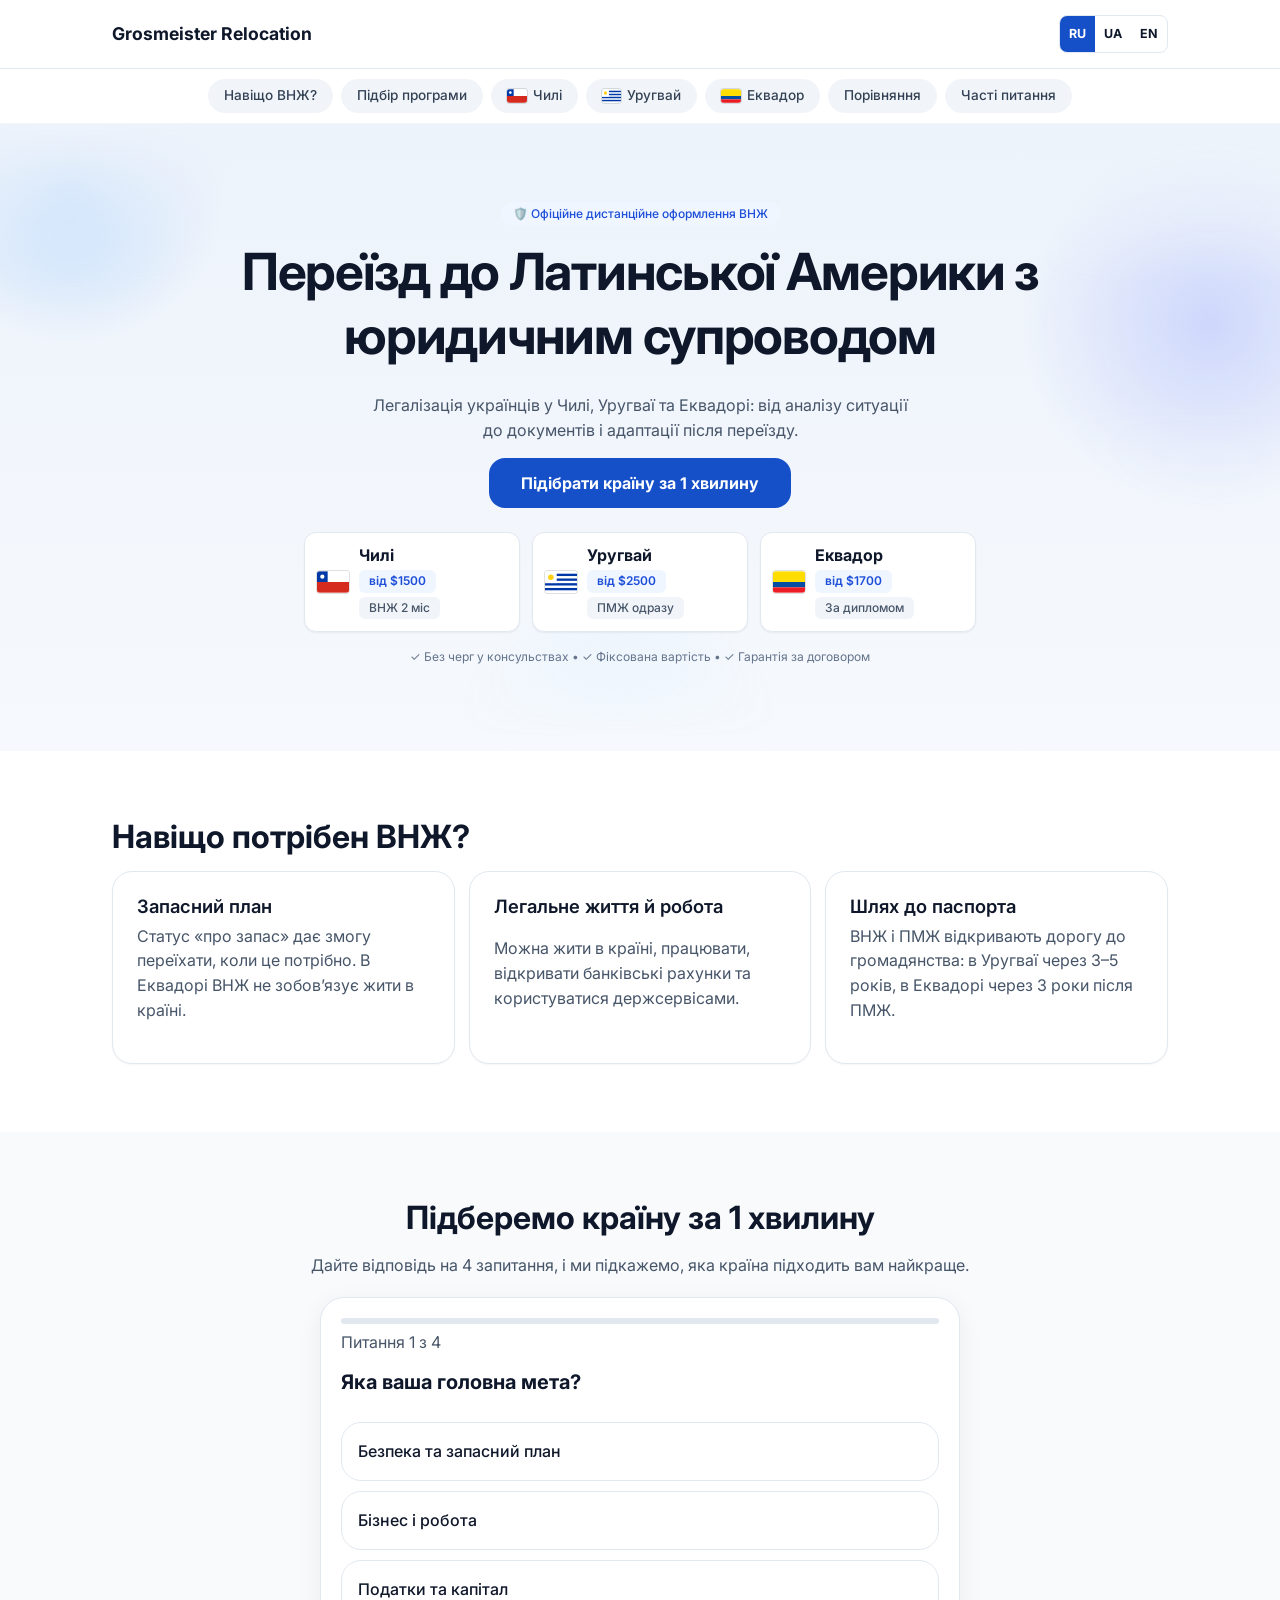
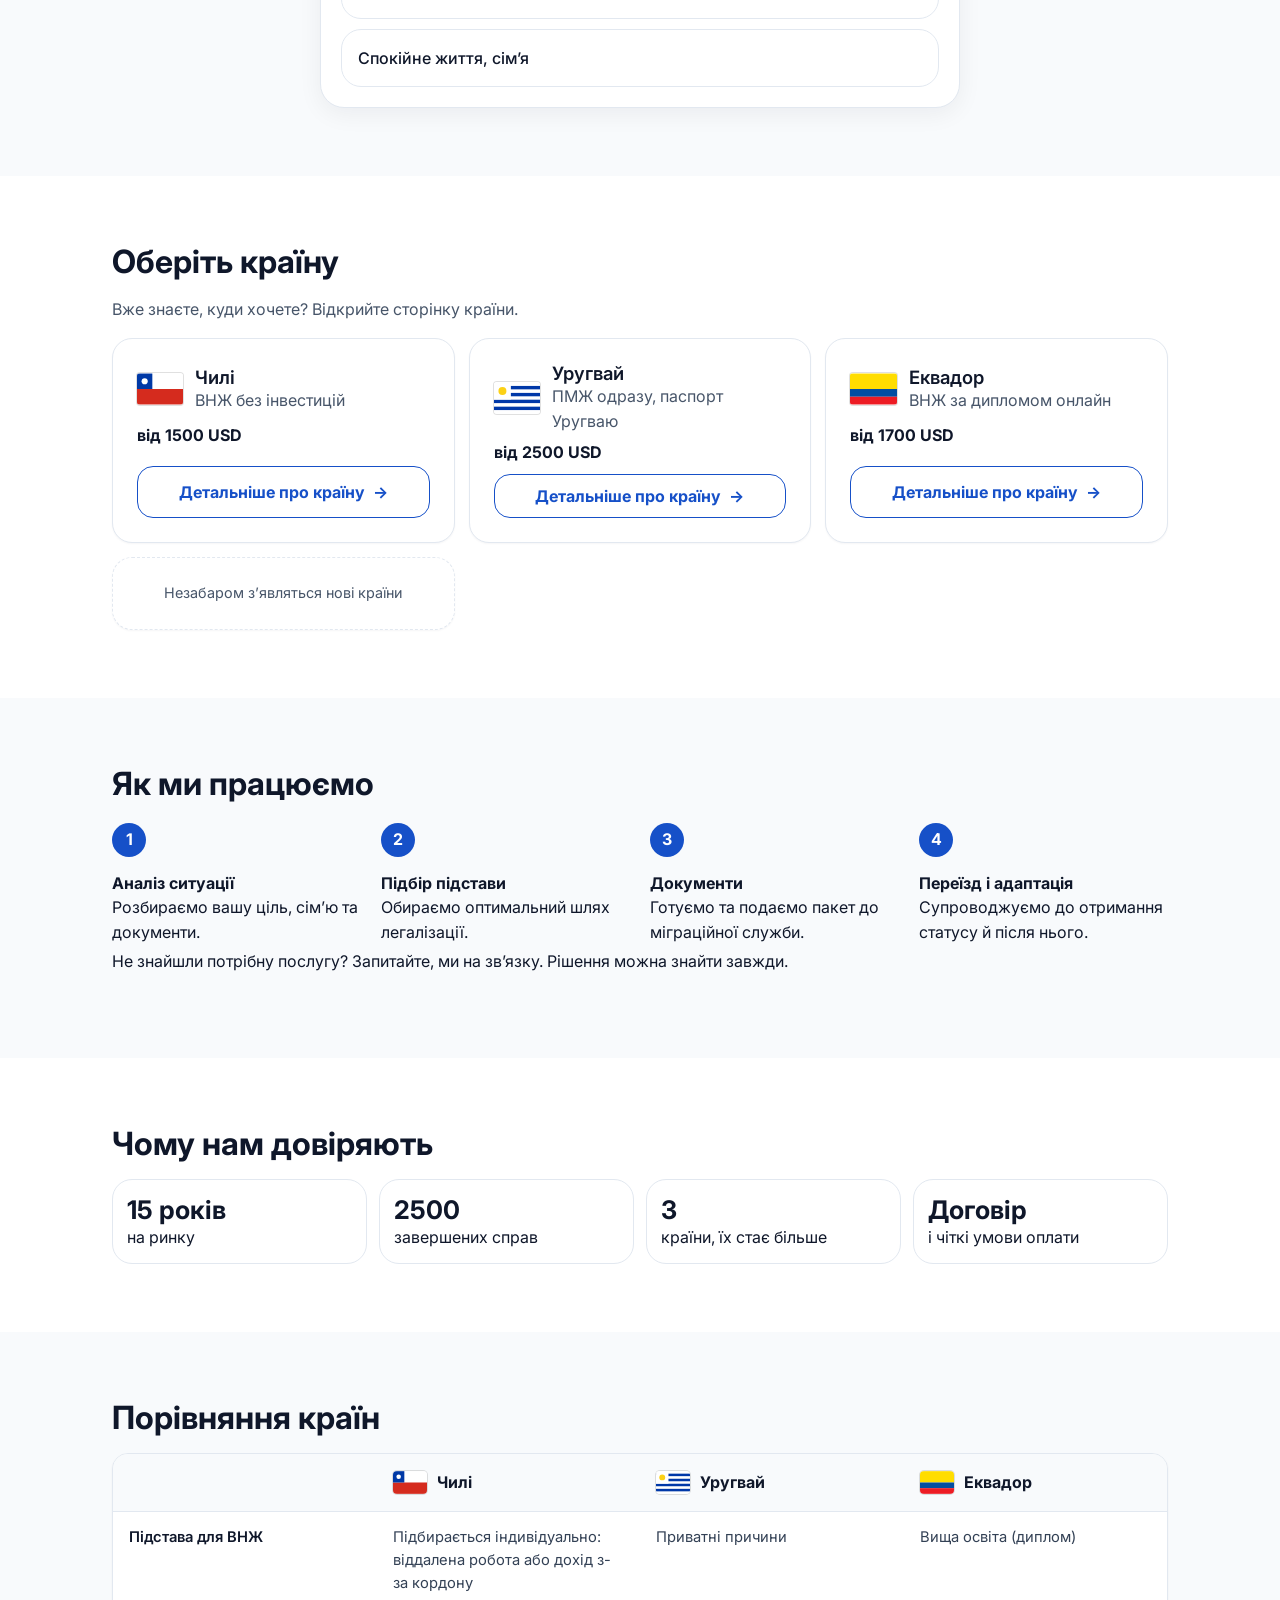
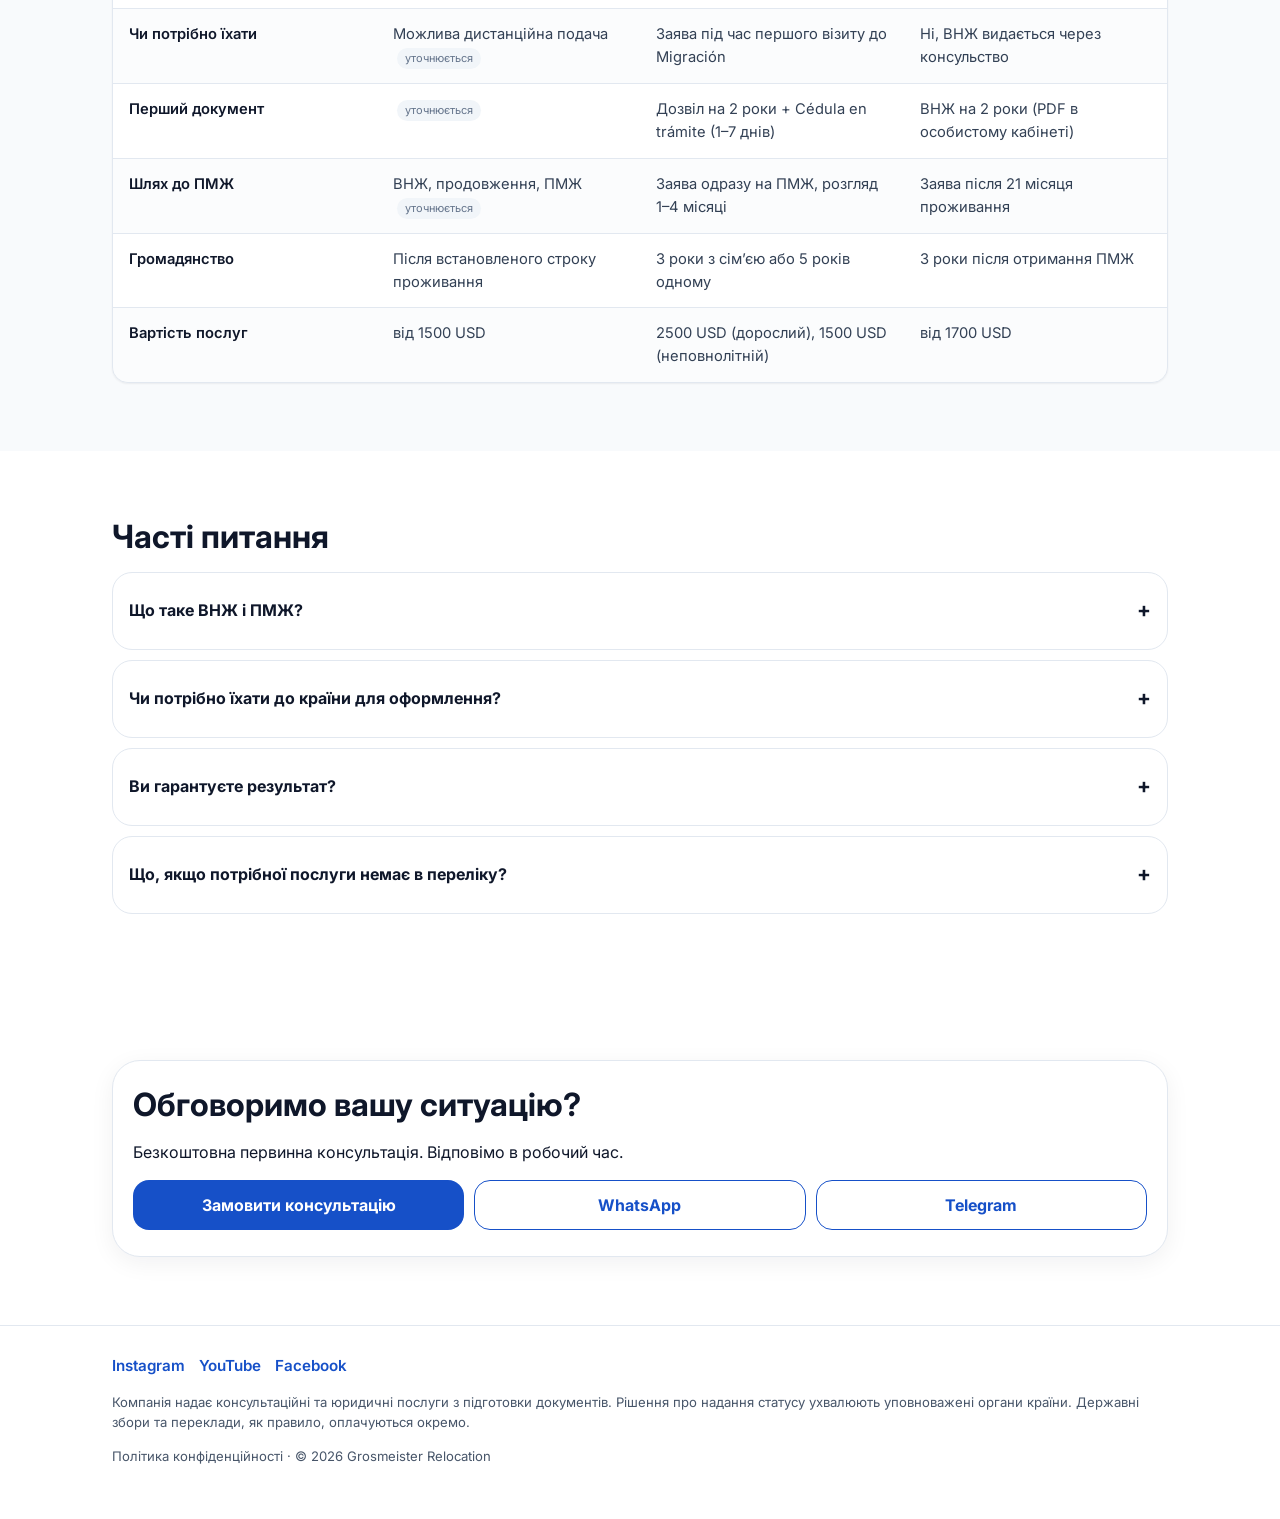
==== commit c025e547: "update 3 version 4" ====
--- a/index.html
+++ b/index.html
@@ -3,7 +3,7 @@
 <head>
 <meta charset="utf-8">
 <meta name="viewport" content="width=device-width, initial-scale=1, viewport-fit=cover">
-<title>Grosmeister-Relocation: релокація до Латинської Америки</title>
+<title>Grosmeister Relocation: релокація до Латинської Америки</title>
 <link rel="preconnect" href="https://fonts.googleapis.com">
 <link href="https://fonts.googleapis.com/css2?family=Inter:opsz,wght@14..32,400..800&display=swap" rel="stylesheet">
 <link rel="stylesheet" href="css/style.css">
@@ -12,7 +12,7 @@
 
 <header>
   <div class="wrap bar">
-    <a class="logo" href="#top">Grosmeister-Relocation</a>
+    <a class="logo" href="#top">Grosmeister Relocation</a>
     <div class="lang" role="group" aria-label="Мова">
       <button aria-pressed="true">RU</button><button aria-pressed="false">UA</button><button aria-pressed="false">EN</button>
     </div>
@@ -28,8 +28,8 @@
     <div>
       <span class="hbadge">🛡️ Офіційне дистанційне оформлення ВНЖ</span>
       <h1>Переїзд до Латинської Америки з юридичним супроводом</h1>
-      <p>Легалізація українців у Чилі, Уругваї та Еквадорі: від аналізу ситуації до документів і адаптації після переїзду. Дайте відповідь на 4 запитання, і ми підберемо країну.</p>
-      <button class="btn gold block" data-quiz>Підібрати країну за 1 хвилину <span class="ar">→</span></button>
+      <p>Легалізація українців у Чилі, Уругваї та Еквадорі: від аналізу ситуації до документів і адаптації після переїзду.</p>
+      <a class="btn gold block" href="#kviz">Підібрати країну за 1 хвилину</a>
       <div class="hcards" id="hcards"></div>
       <p class="htrust">✓ Без черг у консульствах • ✓ Фіксована вартість • ✓ Гарантія за договором</p>
     </div>
@@ -76,13 +76,11 @@
       <div class="fact"><strong>3</strong>країни, їх стає більше</div>
       <div class="fact"><strong>Договір</strong>і чіткі умови оплати</div>
     </div>
-    <p class="ph">Заглушка: тут будуть команда, кейси та відгуки клієнтів.</p>
   </div></section>
 
   <section id="compare"><div class="wrap">
     <h2>Порівняння країн</h2>
-    <p class="muted">Прокрутіть таблицю вбік.</p>
-    <div class="scroll"><table id="cmp"></table></div>
+    <div id="cmp"></div>
   </div></section>
 
   <section id="faq"><div class="wrap">
@@ -101,18 +99,12 @@
 <footer><div class="wrap">
   <div class="soc"><a href="#">Instagram</a><a href="#">YouTube</a><a href="#">Facebook</a></div>
   <p>Компанія надає консультаційні та юридичні послуги з підготовки документів. Рішення про надання статусу ухвалюють уповноважені органи країни. Державні збори та переклади, як правило, оплачуються окремо.</p>
-  <p>Політика конфіденційності · © 2026 Grosmeister-Relocation</p>
+  <p>Політика конфіденційності · © 2026 Grosmeister Relocation</p>
 </div></footer>
 
 
-<div id="quiz" role="dialog" aria-modal="true" aria-label="Підбір країни">
-  <div class="wrap">
-    <div class="qhead"><button id="qclose" aria-label="Закрити">×</button><div class="prog"><i id="qprog"></i></div></div>
-    <div id="qbody"></div>
-  </div>
-</div>
 
-<a class="tg" href="https://t.me/" target="_blank" rel="noopener"><svg width="18" height="18" viewBox="0 0 24 24" fill="currentColor" aria-hidden="true"><path d="M21.9 3.6 2.6 11c-1.3.5-1.3 1.3-.2 1.6l4.9 1.5 1.9 5.8c.2.6.1.8.7.8.5 0 .7-.2 1-.5l2.4-2.3 4.9 3.6c.9.5 1.5.2 1.7-.8l3.2-15.1c.3-1.3-.5-1.9-1.4-1.5ZM8.5 13.7l9.8-6.2c.5-.3.9-.1.5.2l-8.1 7.3-.3 3.4-1.9-4.7Z"/></svg>Написати в Telegram</a>
+<a class="tg" aria-label="Написати в Telegram" href="https://t.me/" target="_blank" rel="noopener"><svg width="18" height="18" viewBox="0 0 24 24" fill="currentColor" aria-hidden="true"><path d="M21.9 3.6 2.6 11c-1.3.5-1.3 1.3-.2 1.6l4.9 1.5 1.9 5.8c.2.6.1.8.7.8.5 0 .7-.2 1-.5l2.4-2.3 4.9 3.6c.9.5 1.5.2 1.7-.8l3.2-15.1c.3-1.3-.5-1.9-1.4-1.5ZM8.5 13.7l9.8-6.2c.5-.3.9-.1.5.2l-8.1 7.3-.3 3.4-1.9-4.7Z"/></svg><span class="tgt">Написати в Telegram</span></a>
 
 <script src="js/script.js"></script>
 </body>
--- a/css/style.css
+++ b/css/style.css
@@ -83,10 +83,6 @@
 .soc{display:flex;gap:14px;margin-bottom:14px;font-size:.95rem}
 .soc a{color:var(--brand);font-weight:600;text-decoration:none}
 /* quiz */
-#quiz{position:fixed;inset:0;z-index:60;background:var(--bg);display:none;overflow-y:auto;padding:env(safe-area-inset-top,0px) 0 env(safe-area-inset-bottom,0px)}
-#quiz.open{display:block}
-.qhead{display:flex;align-items:center;gap:12px;height:56px}
-.qhead button{background:none;border:0;color:var(--ink);font-size:1.6rem;width:44px;height:44px}
 .prog{flex:1;height:6px;background:var(--line);border-radius:3px;overflow:hidden}
 .prog i{display:block;height:100%;width:0;background:var(--gold);transition:width .5s cubic-bezier(.4,0,.2,1)}
 .opts{display:grid;gap:10px;margin-top:18px}
@@ -118,7 +114,6 @@
 .panel a small{color:var(--muted)}
 .country{padding:24px}
 footer{padding-bottom:40px}
-#quiz .wrap{max-width:640px}
 .opts{margin-top:28px}
 }
 @media (max-width:799px){html{scroll-padding-top:calc(112px + env(safe-area-inset-top,0px))}.hero .wrap{padding:0 16px}#cards{display:none}}
@@ -213,8 +208,9 @@
 .btn.line:hover{background:#EFF6FF}
 .ar,.crow .arr{display:inline-block;transition:transform .25s ease}
 .btn:hover .ar,.crow:hover .arr{transform:translateX(4px)}
-.tg{animation:pulse 3s ease-in-out 3;transition:transform .2s ease,box-shadow .25s}
-.tg:hover{transform:translateY(-3px);box-shadow:0 14px 30px rgba(22,80,200,.4)}
+.tg{opacity:0;visibility:hidden;pointer-events:none;transform:translateY(16px) scale(.92);animation:none;transition:opacity .4s ease,transform .45s cubic-bezier(.2,.8,.2,1),box-shadow .25s,visibility 0s linear .45s}
+.tg.show{opacity:1;visibility:visible;pointer-events:auto;transform:none;animation:pulse 3s ease-in-out .6s 3;transition-delay:0s}
+.tg.show:hover{transform:translateY(-3px);box-shadow:0 14px 30px rgba(22,80,200,.4)}
 .tg svg{transition:transform .3s ease}.tg:hover svg{transform:rotate(-12deg) translate(2px,-2px)}
 /* текст: заголовки по словах, абзаци виїжджають */
 .w{display:inline-block;opacity:0;transform:translateY(.55em);transition:opacity .6s ease,transform .7s cubic-bezier(.2,.8,.2,1);transition-delay:calc(var(--i,0)*55ms + var(--d,0s))}
@@ -233,7 +229,7 @@
 /* фон Hero */
 .hero{position:relative;overflow:hidden}
 .hero .wrap{position:relative;z-index:1}
-.blobs{position:absolute;inset:0;pointer-events:none;z-index:0;-webkit-mask-image:linear-gradient(to bottom,#000 45%,transparent 98%);mask-image:linear-gradient(to bottom,#000 45%,transparent 98%)}
+.blobs{position:absolute;inset:0;pointer-events:none;z-index:0;-webkit-mask-image:linear-gradient(to bottom,transparent 0,#000 25%,#000 45%,transparent 98%);mask-image:linear-gradient(to bottom,transparent 0,#000 25%,#000 45%,transparent 98%)}
 .blobs i{position:absolute;border-radius:50%;will-change:transform}
 .blobs i:nth-child(1){width:320px;height:320px;left:-90px;top:-100px;background:radial-gradient(circle,rgba(147,197,253,.55),rgba(147,197,253,0) 70%);animation:drift1 16s ease-in-out infinite}
 .blobs i:nth-child(2){width:380px;height:380px;right:-120px;top:10px;background:radial-gradient(circle,rgba(165,180,252,.45),rgba(165,180,252,0) 70%);animation:drift2 20s ease-in-out infinite}
@@ -243,9 +239,54 @@
 @keyframes drift3{0%,100%{transform:translate(0,0) scale(1)}50%{transform:translate(40px,-30px) scale(1.15)}}
 /* квіз: слайд між питаннями */
 @keyframes slideIn{from{opacity:0;transform:translateX(28px)}to{opacity:1;transform:none}}
-#qbody>*,#qinline>*{animation:slideIn .45s cubic-bezier(.2,.8,.2,1) both}
+#qinline>*{animation:slideIn .45s cubic-bezier(.2,.8,.2,1) both}
 .qb-out>*{animation:none!important;opacity:0;transform:translateX(-28px);transition:opacity .2s ease,transform .2s ease}
 .opt{transition:border-color .2s,background .2s,transform .15s}
 .opt:active{transform:scale(.98)}
 .opt.sel{border-color:var(--brand);background:#EFF6FF}
 @media (prefers-reduced-motion:reduce){.w{opacity:1;transform:none}.js p.rv{filter:none}}
+
+/* ===== Порівняння країн ===== */
+.cmpd{display:none}
+.cmpm{display:block}
+@media (min-width:768px){.cmpd{display:block;border:1px solid #E2E8F0;border-radius:16px;overflow:hidden;box-shadow:0 1px 2px rgba(15,23,42,.06);background:#fff}.cmpm{display:none}}
+.cmpd table{min-width:0;width:100%;table-layout:fixed;border-collapse:collapse;font-size:.92rem}
+.cmpd th{background:#F8FAFC;text-align:left;padding:16px;border-bottom:1px solid #E2E8F0;font-size:1rem}
+.cmpd th .cn{display:flex;align-items:center;gap:10px}
+.cmpd th .fi{width:34px;height:23px;border-radius:4px}
+.cmpd td{padding:14px 16px;border-bottom:1px solid #E2E8F0;vertical-align:top;color:#334155}
+.cmpd tbody tr{transition:background .2s}
+.cmpd tbody tr:nth-child(even){background:rgba(248,250,252,.5)}
+.cmpd tbody tr:hover{background:#F1F5F9}
+.cmpd tbody tr:last-child td{border-bottom:0}
+.cmpd .rk{width:20%;font-weight:600;color:#0F172A}
+.cmpd .chip,.cmpm .chip{background:#F1F5F9;color:#64748B;font-size:11px;font-weight:400;padding:2px 8px;border-radius:999px;margin-left:4px}
+.ctabs{display:grid;grid-template-columns:repeat(3,1fr);gap:6px;background:#F1F5F9;padding:4px;border-radius:14px;margin-bottom:12px}
+.ctab{border:0;background:transparent;border-radius:10px;padding:10px 4px;font-size:.82rem;font-weight:600;color:#334155;display:flex;align-items:center;justify-content:center;gap:6px;transition:background .3s,color .3s,box-shadow .3s}
+.ctab.on{background:#fff;color:var(--brand);box-shadow:0 1px 3px rgba(15,23,42,.12)}
+.cpanel{background:#fff;border:1px solid #E2E8F0;border-radius:16px;box-shadow:0 1px 2px rgba(15,23,42,.06);padding:4px 16px}
+.cpanel.pa{animation:slideIn .35s cubic-bezier(.2,.8,.2,1) both}
+.kv{padding:12px 0;border-bottom:1px solid #E2E8F0}.kv:last-child{border-bottom:0}
+.kv .k{display:block;font-size:.78rem;color:#64748B;margin-bottom:2px}
+.kv .v{font-size:.95rem;color:#0F172A}
+
+/* Telegram: на телефоні кружок, від 768px плашка з текстом */
+.tg{min-width:48px;height:48px;padding:0 13px;justify-content:center;gap:0;overflow:hidden}
+.tg svg{width:22px;height:22px}
+.tgt{display:inline-block;max-width:0;opacity:0;margin-left:0;white-space:nowrap;overflow:hidden;transition:opacity .3s ease,max-width .7s cubic-bezier(.45,0,.2,1) .1s,margin-left .7s cubic-bezier(.45,0,.2,1) .1s}
+.tg.open .tgt{max-width:var(--tgw,170px);opacity:1;margin-left:8px;transition:max-width .9s cubic-bezier(.45,0,.2,1),margin-left .9s cubic-bezier(.45,0,.2,1),opacity .6s ease .25s}
+@media (min-width:768px){.tg{min-width:0;height:auto;padding:12px 20px;gap:8px;right:24px;bottom:24px}.tg svg{width:18px;height:18px}.tg .tgt,.tg.open .tgt{max-width:none;opacity:1;margin-left:0}}
+/* мікро-теги в картках країн (Hero) */
+.hcard .mt{display:flex;flex-wrap:wrap;gap:4px;margin-top:4px}
+.hcard .mt i{font-style:normal;font-size:.7rem;font-weight:600;line-height:1.4;padding:1px 8px;border-radius:999px;background:#EFF6FF;color:var(--brand)}
+.hcard .mt i+i{background:#F1F5F9;color:#475569}
+
+/* ===== Hero: контраст і об’єм ===== */
+.hero.hh{background:linear-gradient(180deg,#EDF3FB 0%,#F6F9FD 100%)}
+.hero.hh .wrap>div{text-align:center}
+.hero.hh h1,.hero.hh p{margin-left:auto;margin-right:auto}
+.hcard{background:#fff;border:1px solid #E2E8F0;box-shadow:0 1px 2px rgba(15,23,42,.06);transition:border-color .2s,transform .2s,box-shadow .25s}
+.hcard:hover{box-shadow:0 4px 6px -1px rgba(15,23,42,.1),0 2px 4px -2px rgba(15,23,42,.1)}
+.hcard .mt i{font-size:.75rem;line-height:1.2;padding:4px 10px;border-radius:6px}
+.hcard .mt i:first-child{background:#EFF6FF;color:#1D4ED8;font-weight:600}
+.hcard .mt i+i{background:#F1F5F9;color:#475569;font-weight:500}
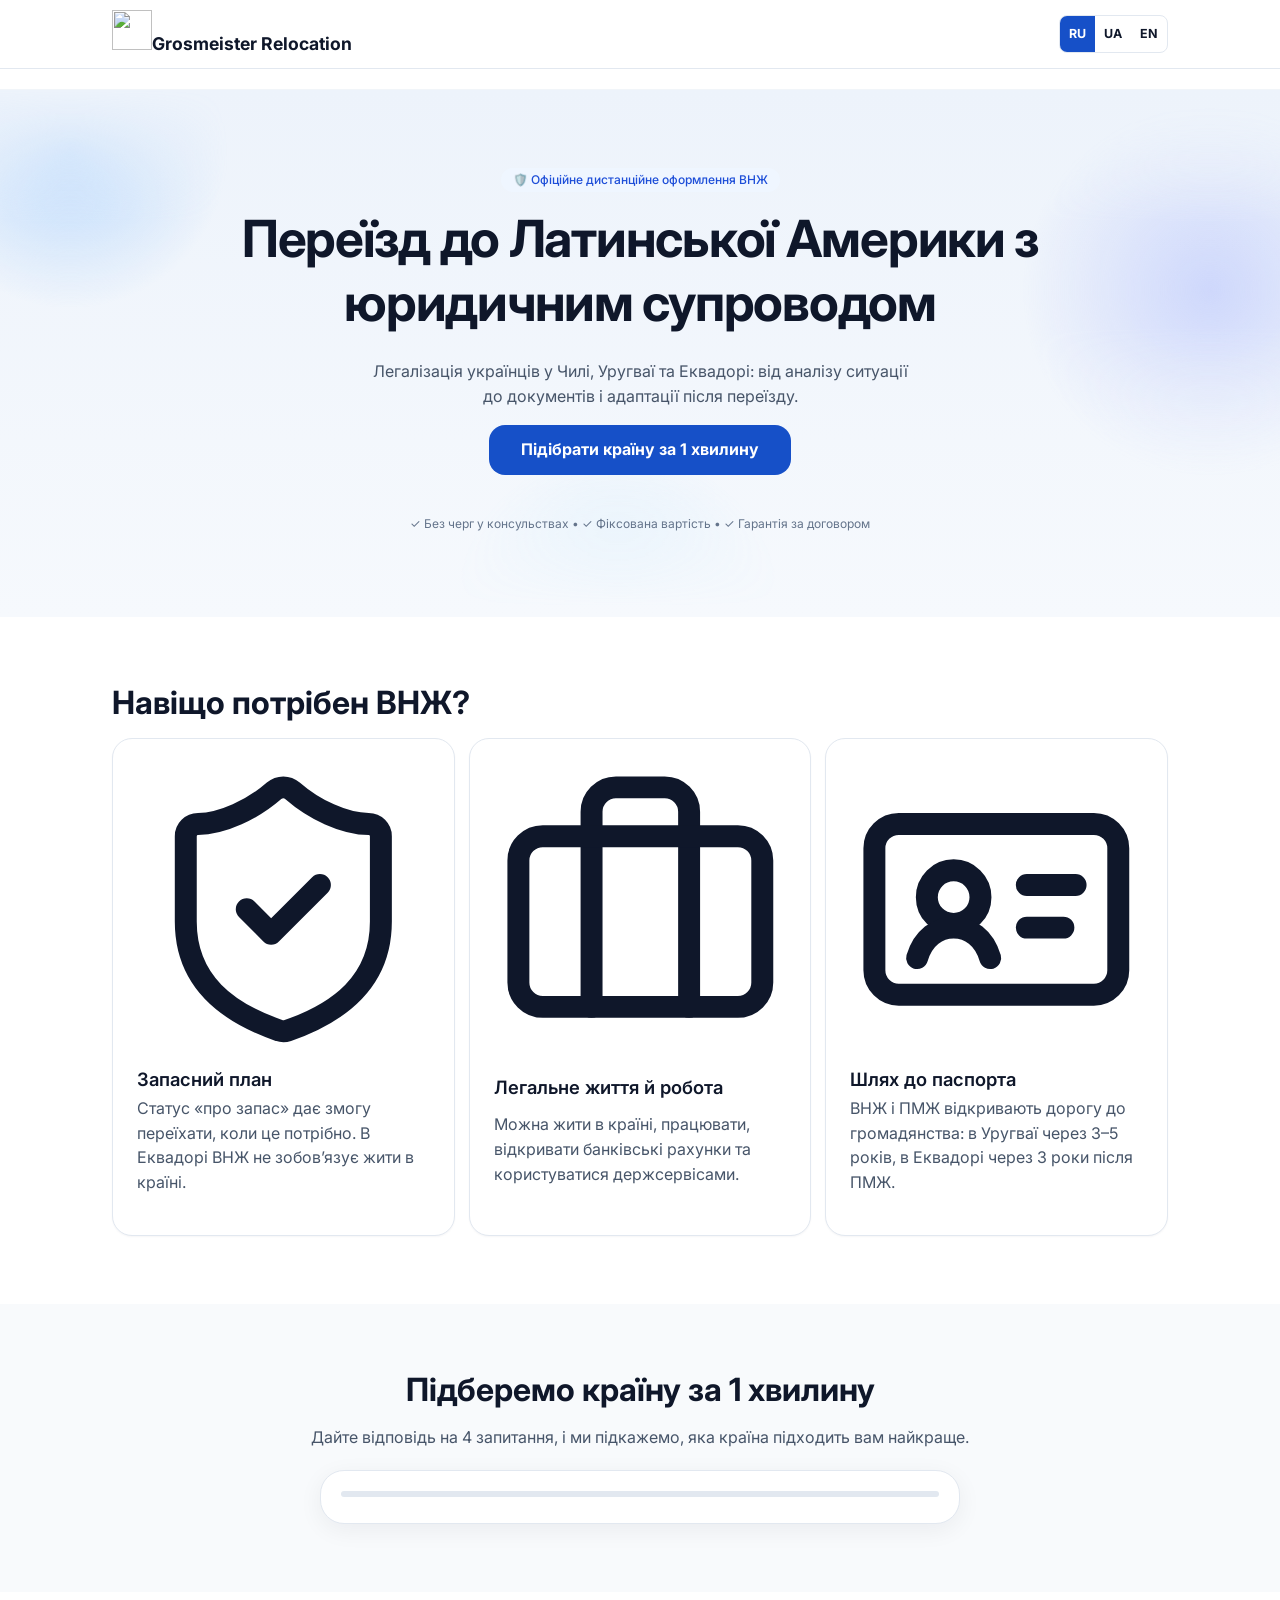
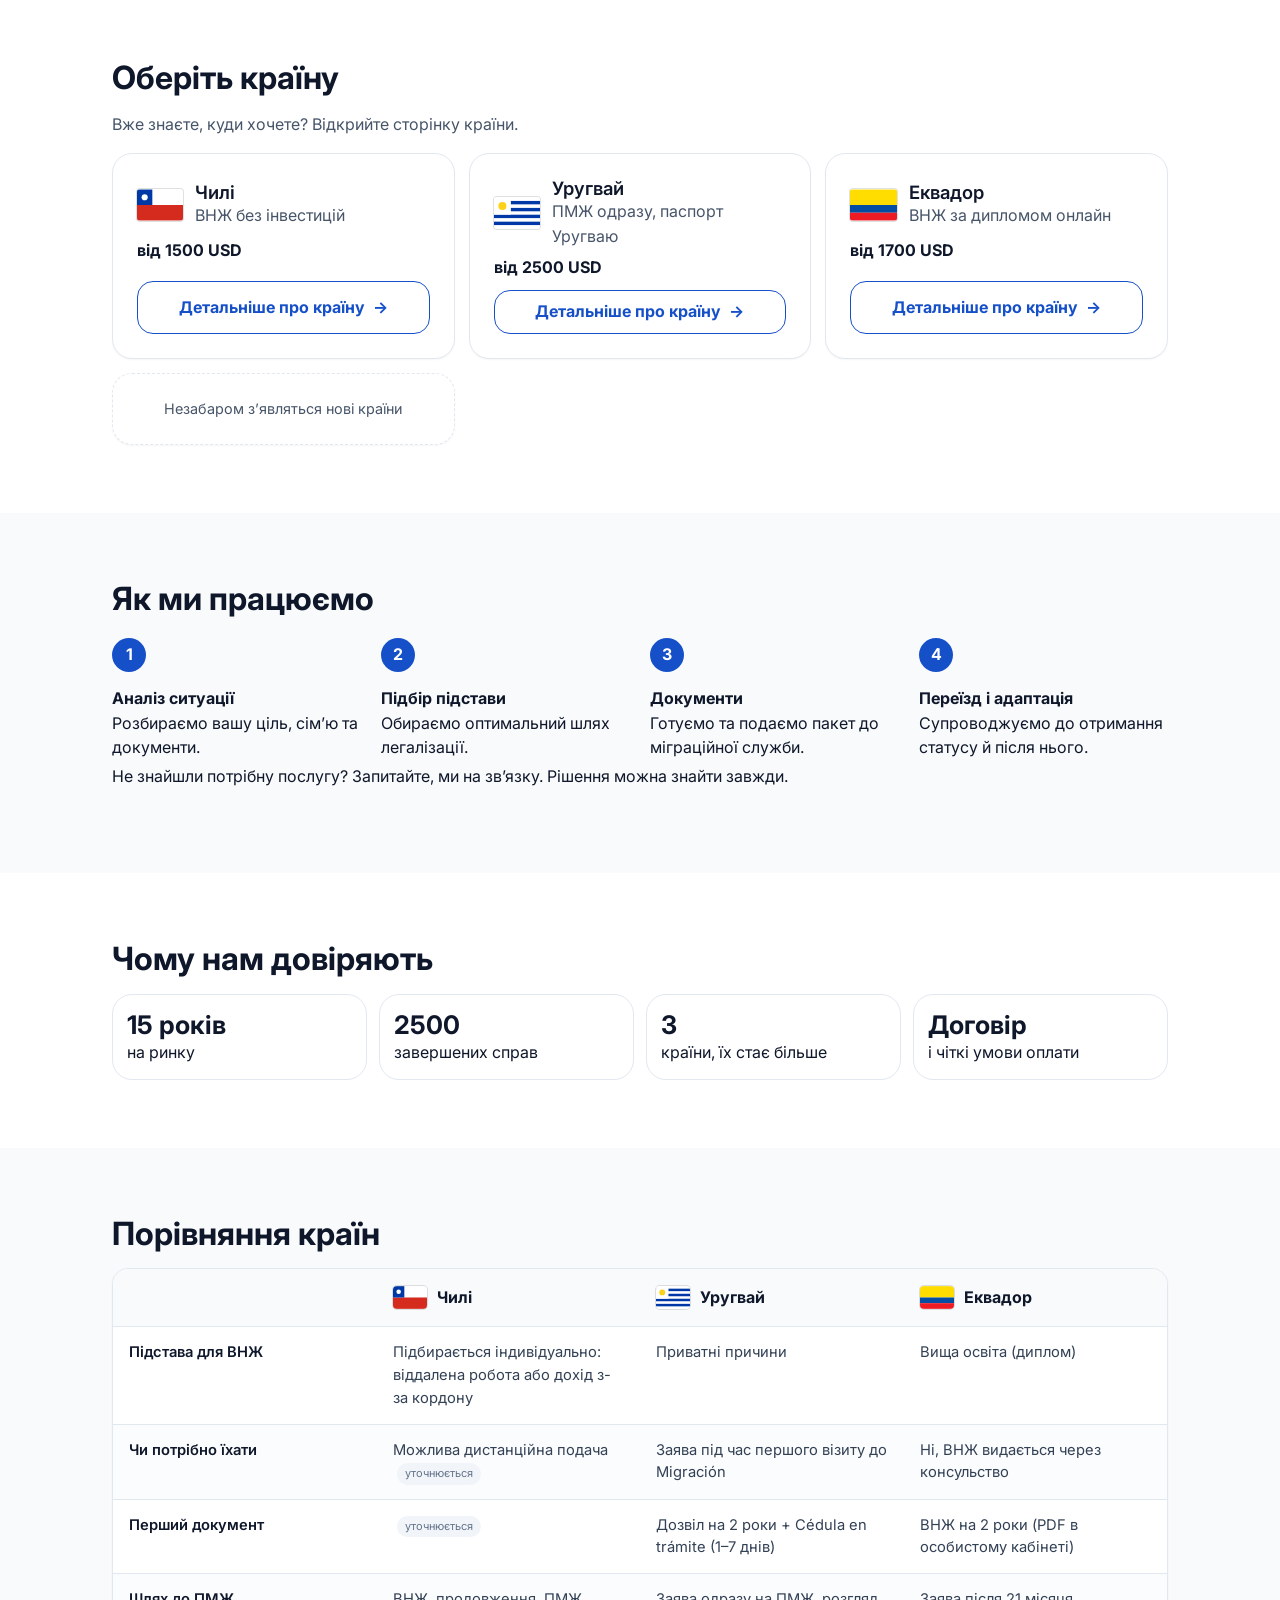
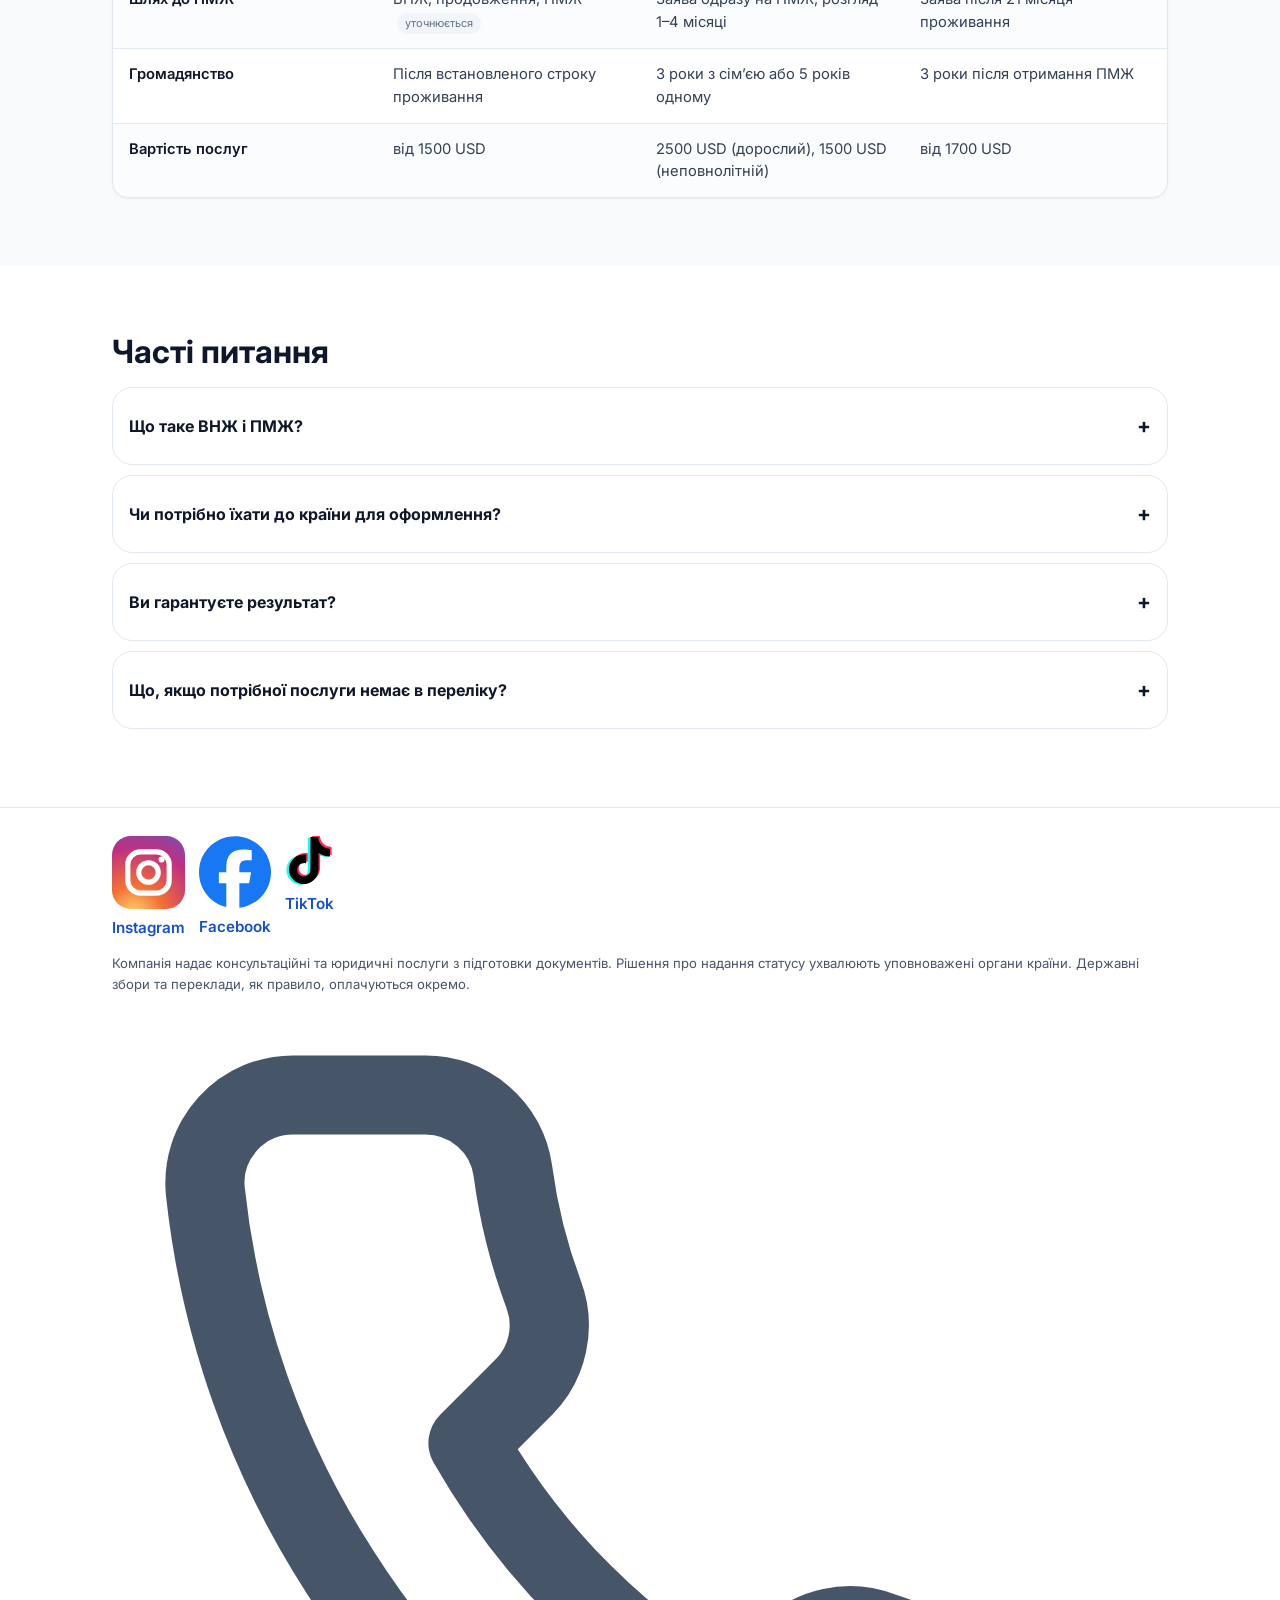
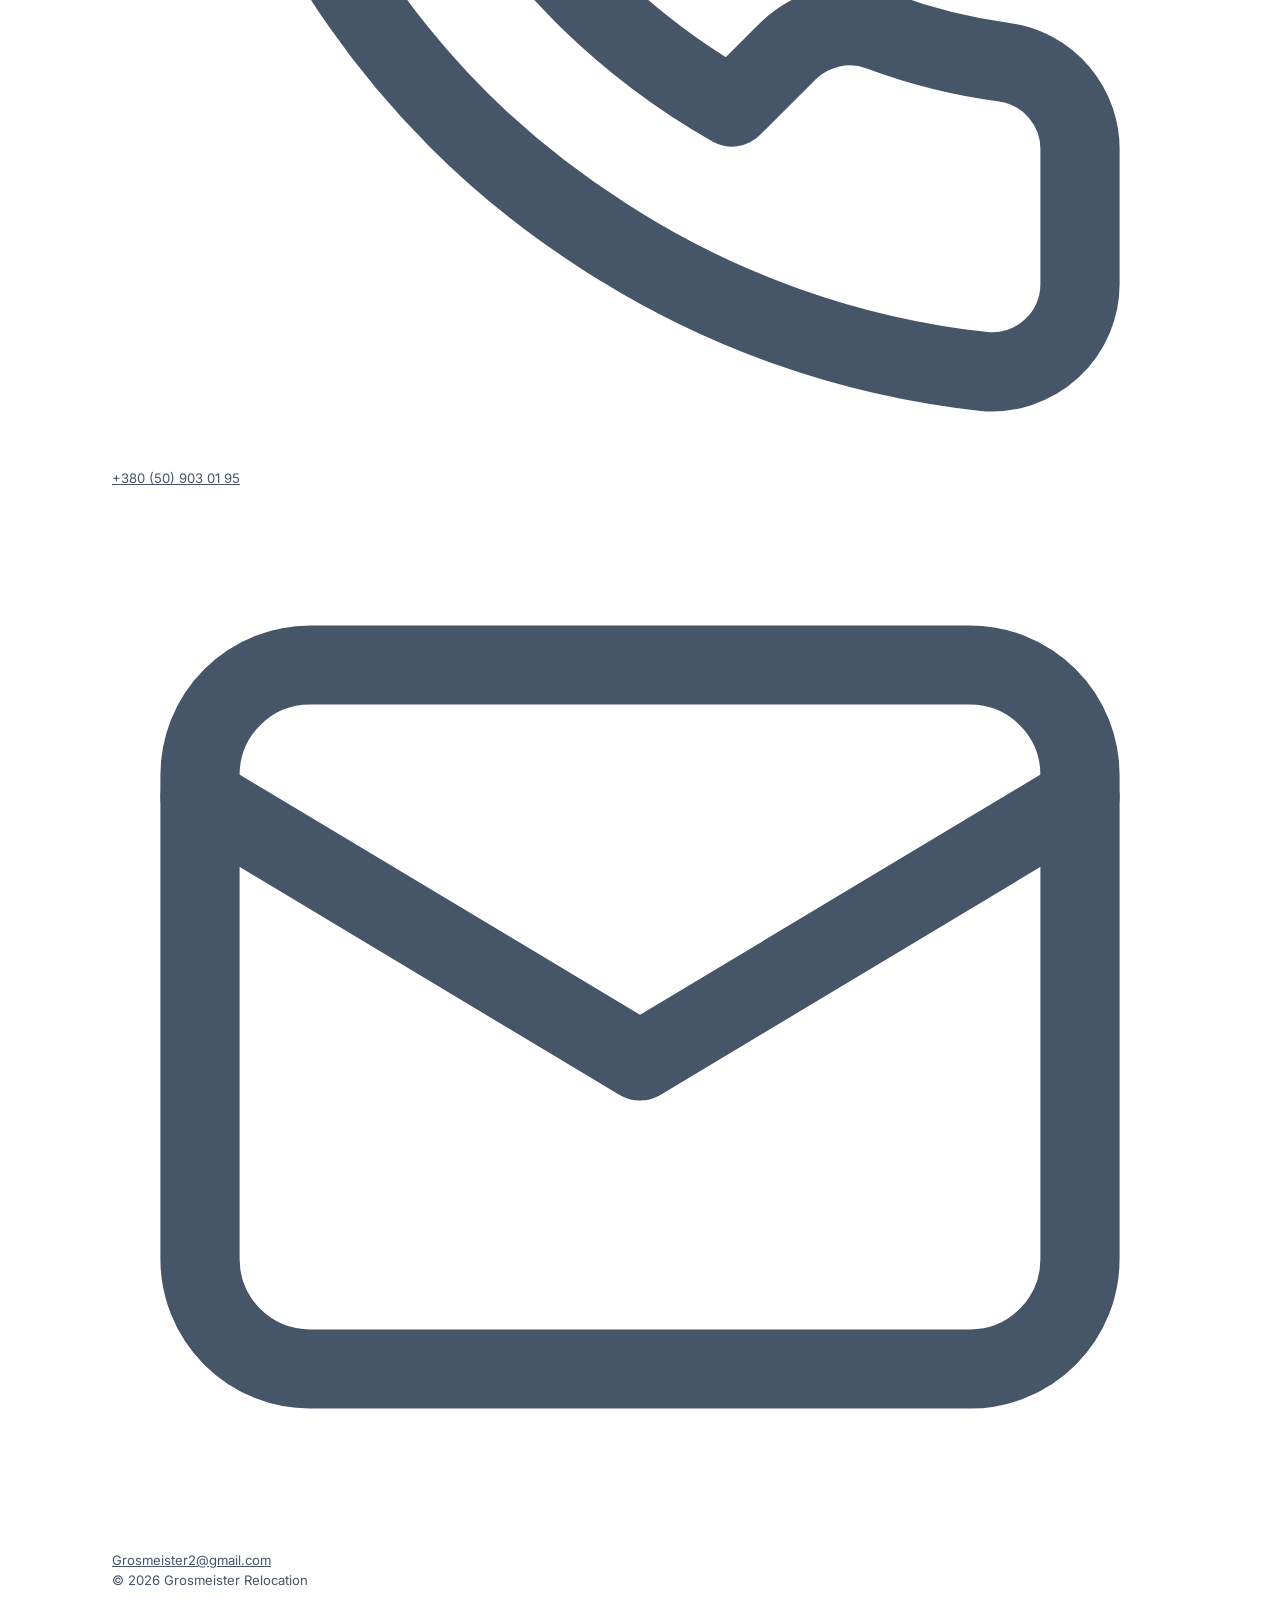
==== commit 51950563: "Update 5 version 5" ====
--- a/index.html
+++ b/index.html
@@ -4,6 +4,14 @@
 <meta charset="utf-8">
 <meta name="viewport" content="width=device-width, initial-scale=1, viewport-fit=cover">
 <title>Grosmeister Relocation: релокація до Латинської Америки</title>
+<meta property="og:type" content="website">
+<meta property="og:site_name" content="Grosmeister Relocation">
+<meta property="og:locale" content="uk_UA">
+<meta property="og:title" content="Grosmeister Relocation: релокація до Латинської Америки">
+<meta property="og:description" content="Легалізація українців у Чилі, Уругваї та Еквадорі: від аналізу ситуації до документів і адаптації після переїзду.">
+<meta property="og:image" content="https://example.com/img/og-cover.jpg">
+<meta property="og:image:width" content="1200">
+<meta property="og:image:height" content="630">
 <link rel="preconnect" href="https://fonts.googleapis.com">
 <link href="https://fonts.googleapis.com/css2?family=Inter:opsz,wght@14..32,400..800&display=swap" rel="stylesheet">
 <link rel="stylesheet" href="css/style.css">
@@ -12,7 +20,7 @@
 
 <header>
   <div class="wrap bar">
-    <a class="logo" href="#top">Grosmeister Relocation</a>
+    <a class="logo" href="#top"><img src="img/logo.png" alt="" width="40" height="40"><span>Grosmeister Relocation</span></a>
     <div class="lang" role="group" aria-label="Мова">
       <button aria-pressed="true">RU</button><button aria-pressed="false">UA</button><button aria-pressed="false">EN</button>
     </div>
@@ -38,9 +46,9 @@
   <section id="why"><div class="wrap">
     <h2>Навіщо потрібен ВНЖ?</h2>
     <div class="cards">
-      <div class="country"><h3>Запасний план</h3><p class="muted">Статус «про запас» дає змогу переїхати, коли це потрібно. В Еквадорі ВНЖ не зобов’язує жити в країні.</p></div>
-      <div class="country"><h3>Легальне життя й робота</h3><p class="muted">Можна жити в країні, працювати, відкривати банківські рахунки та користуватися держсервісами.</p></div>
-      <div class="country"><h3>Шлях до паспорта</h3><p class="muted">ВНЖ і ПМЖ відкривають дорогу до громадянства: в Уругваї через 3–5 років, в Еквадорі через 3 роки після ПМЖ.</p></div>
+      <div class="country"><span class="ci" aria-hidden="true"><svg viewBox="0 0 24 24" fill="none" stroke="currentColor" stroke-width="1.8" stroke-linecap="round" stroke-linejoin="round"><path d="M20 13c0 5-3.5 7.5-7.66 8.95a1 1 0 0 1-.67-.01C7.5 20.5 4 18 4 13V6a1 1 0 0 1 1-1c2 0 4.5-1.2 6.24-2.72a1.17 1.17 0 0 1 1.52 0C14.51 3.81 17 5 19 5a1 1 0 0 1 1 1z"/><path d="m9 12 2 2 4-4"/></svg></span><h3>Запасний план</h3><p class="muted">Статус «про запас» дає змогу переїхати, коли це потрібно. В Еквадорі ВНЖ не зобов’язує жити в країні.</p></div>
+      <div class="country"><span class="ci" aria-hidden="true"><svg viewBox="0 0 24 24" fill="none" stroke="currentColor" stroke-width="1.8" stroke-linecap="round" stroke-linejoin="round"><path d="M16 20V4a2 2 0 0 0-2-2h-4a2 2 0 0 0-2 2v16"/><rect width="20" height="14" x="2" y="6" rx="2"/></svg></span><h3>Легальне життя й робота</h3><p class="muted">Можна жити в країні, працювати, відкривати банківські рахунки та користуватися держсервісами.</p></div>
+      <div class="country"><span class="ci" aria-hidden="true"><svg viewBox="0 0 24 24" fill="none" stroke="currentColor" stroke-width="1.8" stroke-linecap="round" stroke-linejoin="round"><rect x="2" y="5" width="20" height="14" rx="2"/><circle cx="8.5" cy="11" r="2.2"/><path d="M5.5 16c.5-1.7 1.7-2.5 3-2.5s2.5.8 3 2.5"/><path d="M14.5 10h4M14.5 13.5h3"/></svg></span><h3>Шлях до паспорта</h3><p class="muted">ВНЖ і ПМЖ відкривають дорогу до громадянства: в Уругваї через 3–5 років, в Еквадорі через 3 роки після ПМЖ.</p></div>
     </div>
   </div></section>
 
@@ -54,7 +62,6 @@
     <h2>Оберіть країну</h2>
     <p class="muted">Вже знаєте, куди хочете? Відкрийте сторінку країни.</p>
     <div class="cards" id="cards"></div>
-    <div class="crows" id="crows"></div>
   </div></section>
 
   <section><div class="wrap">
@@ -68,7 +75,7 @@
     <p>Не знайшли потрібну послугу? Запитайте, ми на зв’язку. Рішення можна знайти завжди.</p>
   </div></section>
 
-  <section><div class="wrap">
+  <section class="trust"><div class="wrap">
     <h2>Чому нам довіряють</h2>
     <div class="facts">
       <div class="fact"><strong>15 років</strong>на ринку</div>
@@ -97,14 +104,21 @@
 </main>
 
 <footer><div class="wrap">
-  <div class="soc"><a href="#">Instagram</a><a href="#">YouTube</a><a href="#">Facebook</a></div>
+  <div class="soc">
+    <a href="https://instagram.com/margo_grosmeister" target="_blank" rel="noopener noreferrer"><svg viewBox="0 0 24 24" aria-hidden="true"><defs><radialGradient id="igGrad" cx="30%" cy="107%" r="150%"><stop offset="0" stop-color="#FED576"/><stop offset=".26" stop-color="#F47133"/><stop offset=".61" stop-color="#BC3081"/><stop offset="1" stop-color="#4C63D2"/></radialGradient></defs><rect width="24" height="24" rx="6.2" fill="url(#igGrad)"/><rect x="5.2" y="5.2" width="13.6" height="13.6" rx="4.2" fill="none" stroke="#fff" stroke-width="1.7"/><circle cx="12" cy="12" r="3.2" fill="none" stroke="#fff" stroke-width="1.7"/><circle cx="16.3" cy="7.7" r="1" fill="#fff"/></svg>Instagram</a>
+    <a href="https://www.facebook.com/profile.php?id=100087168673456" target="_blank" rel="noopener noreferrer"><svg viewBox="0 0 24 24" aria-hidden="true"><path fill="#1877F2" d="M9.101 23.691v-7.98H6.627v-3.667h2.474v-1.58c0-4.085 1.848-5.978 5.858-5.978.401 0 .955.042 1.468.103a8.68 8.68 0 0 1 1.141.195v3.325a8.623 8.623 0 0 0-.653-.036 26.805 26.805 0 0 0-.733-.009c-.707 0-1.259.096-1.675.309a1.686 1.686 0 0 0-.679.622c-.258.42-.374.995-.374 1.752v1.297h3.919l-.386 2.103-.287 1.564h-3.246v8.245C19.396 23.238 24 18.179 24 12.044c0-6.627-5.373-12-12-12s-12 5.373-12 12c0 5.628 3.874 10.35 9.101 11.647Z"/></svg>Facebook</a>
+    <a href="https://www.tiktok.com/@andrii_grosmeister" target="_blank" rel="noopener noreferrer"><svg viewBox="0 0 24 24" aria-hidden="true"><defs><path id="ttp" d="M12.525.02c1.31-.02 2.61-.01 3.91-.02.08 1.53.63 3.09 1.75 4.17 1.12 1.11 2.7 1.62 4.24 1.79v4.03c-1.44-.05-2.89-.35-4.2-.97-.57-.26-1.1-.59-1.62-.93-.01 2.92.01 5.84-.02 8.75-.08 1.4-.54 2.79-1.35 3.94-1.31 1.92-3.58 3.17-5.91 3.21-1.43.08-2.86-.31-4.08-1.03-2.02-1.19-3.44-3.37-3.65-5.71-.02-.5-.03-1-.01-1.49.18-1.9 1.12-3.72 2.58-4.96 1.66-1.44 3.98-2.13 6.15-1.72.02 1.48-.04 2.96-.04 4.44-.99-.32-2.15-.23-3.02.37-.63.41-1.11 1.04-1.36 1.75-.21.51-.15 1.07-.14 1.61.24 1.64 1.82 3.02 3.5 2.87 1.12-.01 2.19-.66 2.77-1.61.19-.33.4-.67.41-1.06.1-1.79.06-3.57.07-5.36.01-4.03-.01-8.05.02-12.07z"/></defs><use href="#ttp" transform="translate(-.8 .8) scale(.96)" fill="#25F4EE"/><use href="#ttp" transform="translate(.8 -.8) scale(.96) translate(.5 .5)" fill="#FE2C55"/><use href="#ttp" transform="scale(.96) translate(.5 .5)" fill="#000"/></svg>TikTok</a>
+  </div>
   <p>Компанія надає консультаційні та юридичні послуги з підготовки документів. Рішення про надання статусу ухвалюють уповноважені органи країни. Державні збори та переклади, як правило, оплачуються окремо.</p>
-  <p>Політика конфіденційності · © 2026 Grosmeister Relocation</p>
+  <div class="fbar">
+    <div class="fcont"><a href="tel:+380509030195"><svg viewBox="0 0 24 24" fill="none" stroke="currentColor" stroke-width="1.8" stroke-linecap="round" stroke-linejoin="round" aria-hidden="true"><path d="M22 16.92v3a2 2 0 0 1-2.18 2 19.79 19.79 0 0 1-8.63-3.07 19.5 19.5 0 0 1-6-6 19.79 19.79 0 0 1-3.07-8.67A2 2 0 0 1 4.11 2h3a2 2 0 0 1 2 1.72 12.84 12.84 0 0 0 .7 2.81 2 2 0 0 1-.45 2.11L8.09 9.91a16 16 0 0 0 6 6l1.27-1.27a2 2 0 0 1 2.11-.45 12.84 12.84 0 0 0 2.81.7A2 2 0 0 1 22 16.92z"/></svg>+380 (50) 903 01 95</a><a href="mailto:Grosmeister2@gmail.com"><svg viewBox="0 0 24 24" fill="none" stroke="currentColor" stroke-width="1.8" stroke-linecap="round" stroke-linejoin="round" aria-hidden="true"><rect x="2" y="4" width="20" height="16" rx="2.5"/><path d="m22 7-10 6L2 7"/></svg>Grosmeister2@gmail.com</a></div>
+    <p>© 2026 Grosmeister Relocation</p>
+  </div>
 </div></footer>
 
 
 
-<a class="tg" aria-label="Написати в Telegram" href="https://t.me/" target="_blank" rel="noopener"><svg width="18" height="18" viewBox="0 0 24 24" fill="currentColor" aria-hidden="true"><path d="M21.9 3.6 2.6 11c-1.3.5-1.3 1.3-.2 1.6l4.9 1.5 1.9 5.8c.2.6.1.8.7.8.5 0 .7-.2 1-.5l2.4-2.3 4.9 3.6c.9.5 1.5.2 1.7-.8l3.2-15.1c.3-1.3-.5-1.9-1.4-1.5ZM8.5 13.7l9.8-6.2c.5-.3.9-.1.5.2l-8.1 7.3-.3 3.4-1.9-4.7Z"/></svg><span class="tgt">Написати в Telegram</span></a>
+<a class="tg" aria-label="Написати в Telegram" href="https://t.me/grosmeisterkyiv" target="_blank" rel="noopener"><svg width="18" height="18" viewBox="0 0 24 24" fill="currentColor" aria-hidden="true"><path d="M21.9 3.6 2.6 11c-1.3.5-1.3 1.3-.2 1.6l4.9 1.5 1.9 5.8c.2.6.1.8.7.8.5 0 .7-.2 1-.5l2.4-2.3 4.9 3.6c.9.5 1.5.2 1.7-.8l3.2-15.1c.3-1.3-.5-1.9-1.4-1.5ZM8.5 13.7l9.8-6.2c.5-.3.9-.1.5.2l-8.1 7.3-.3 3.4-1.9-4.7Z"/></svg><span class="tgt">Написати в Telegram</span></a>
 
 <script src="js/script.js"></script>
 </body>
